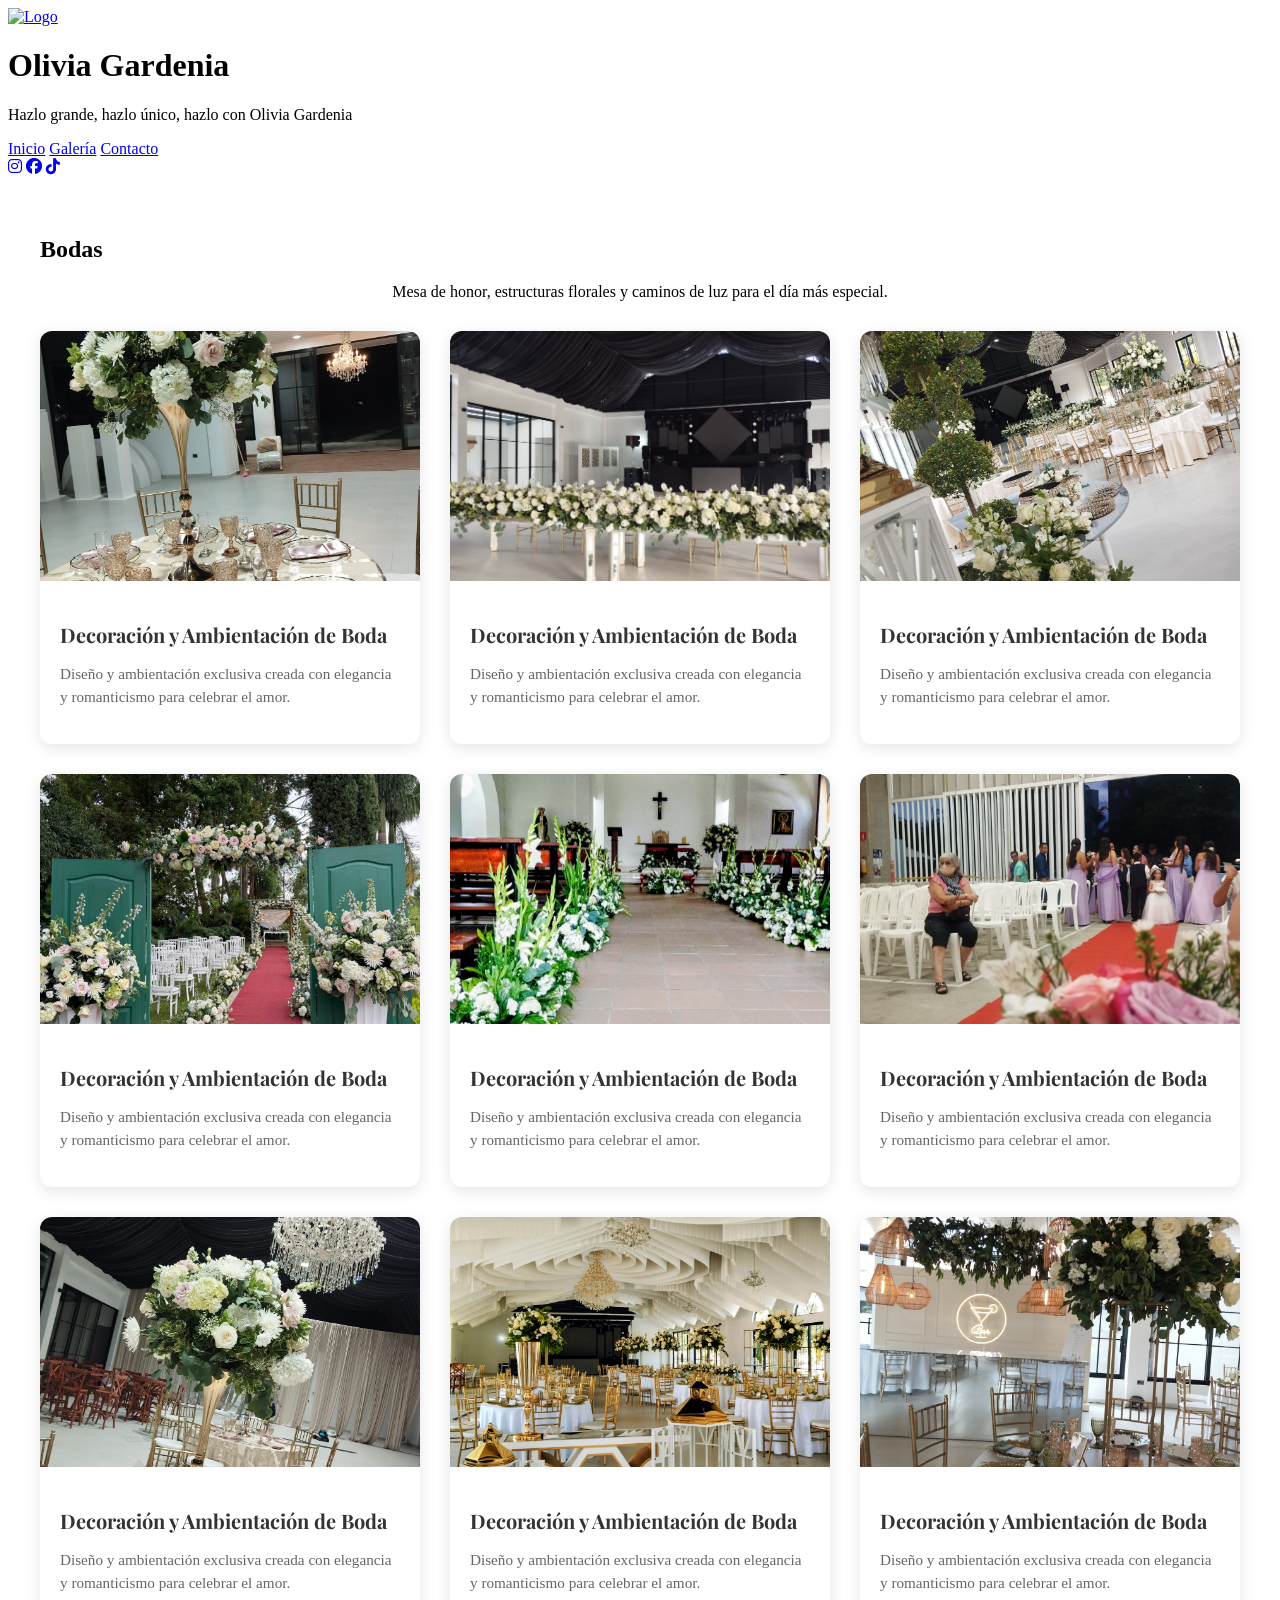
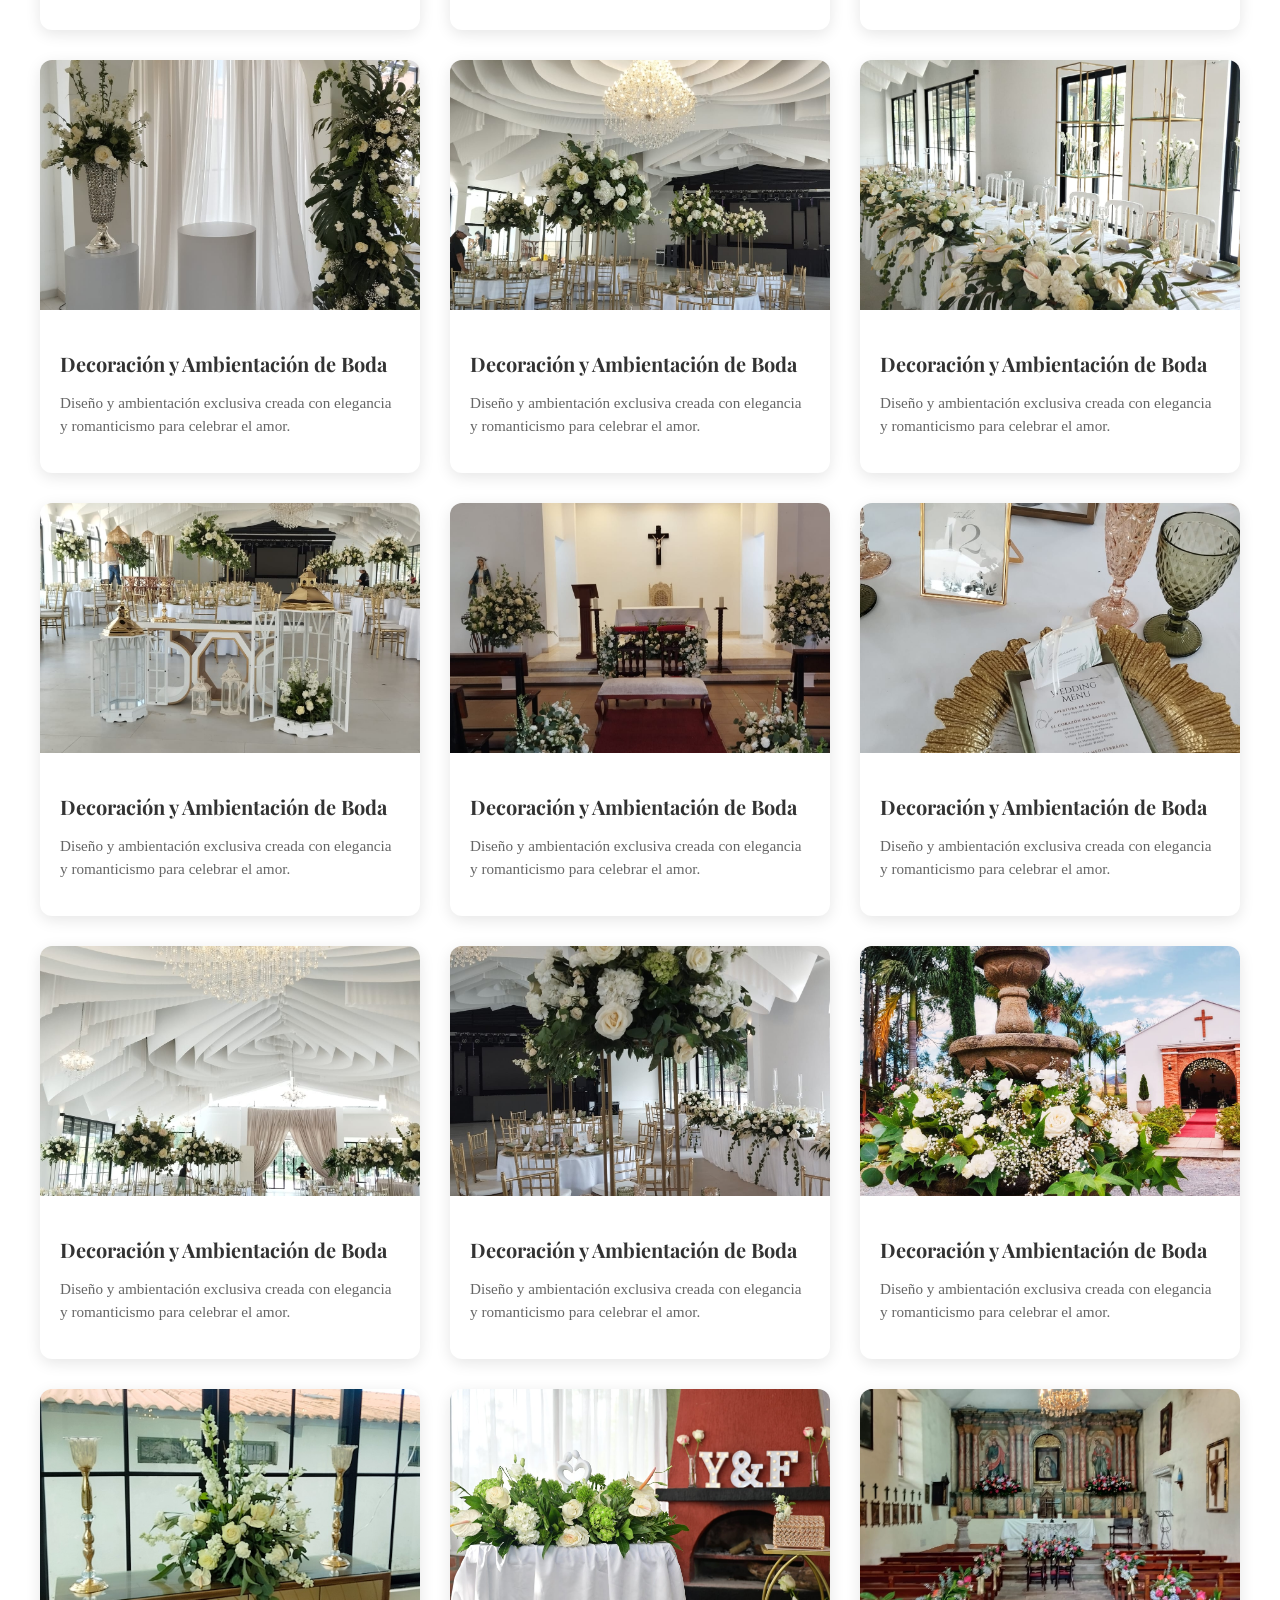
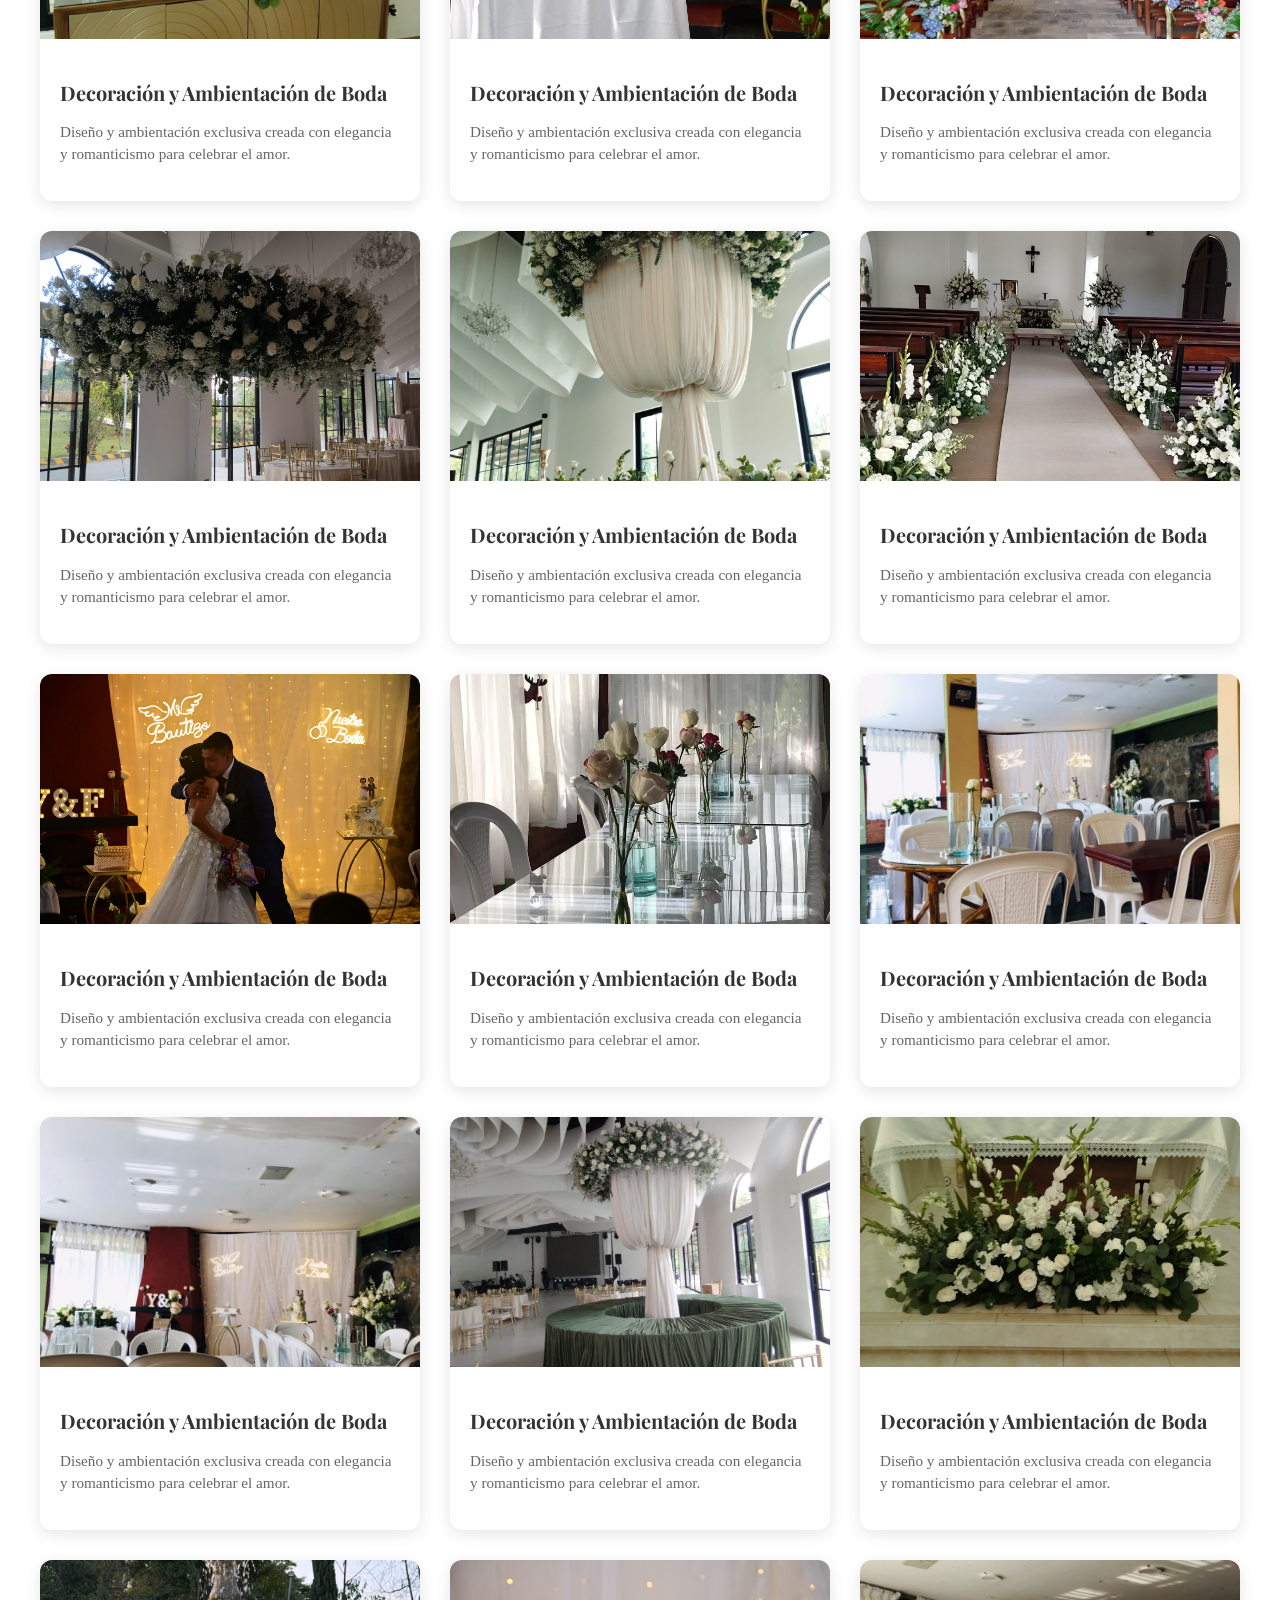
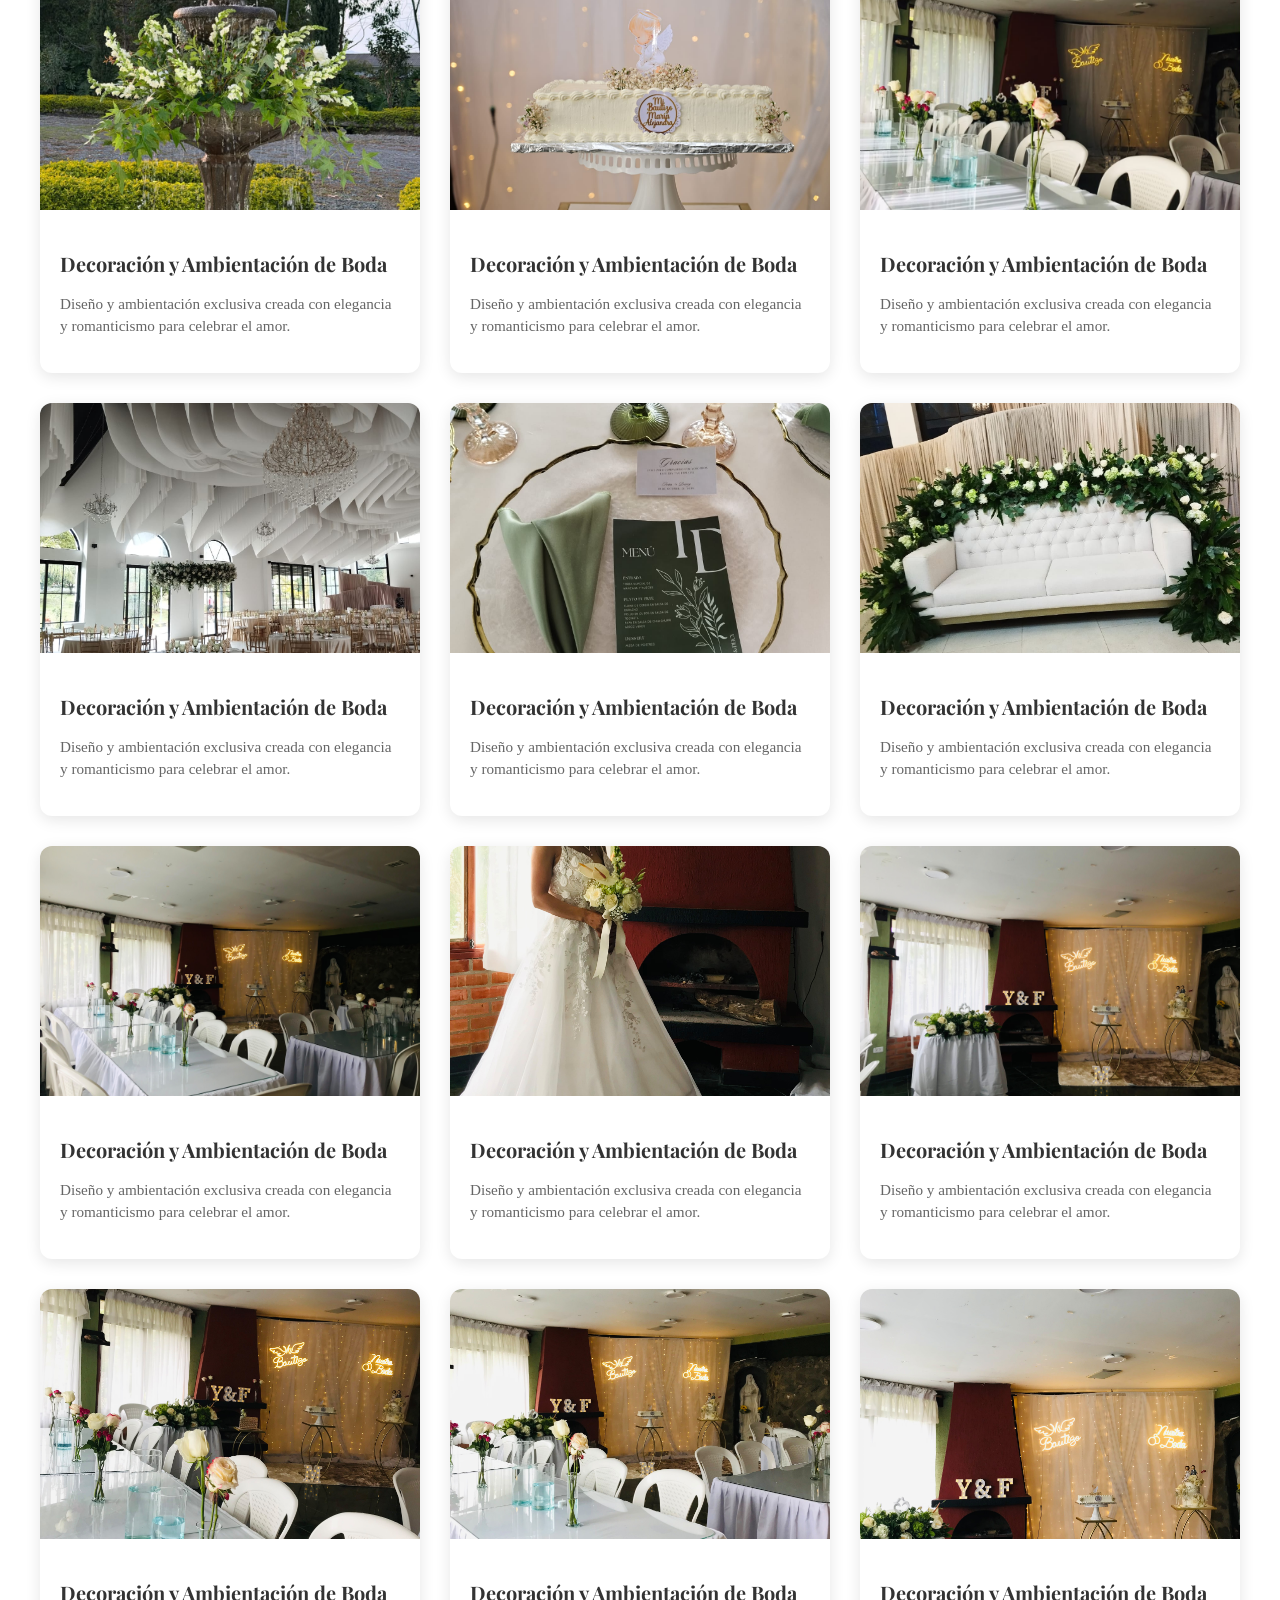
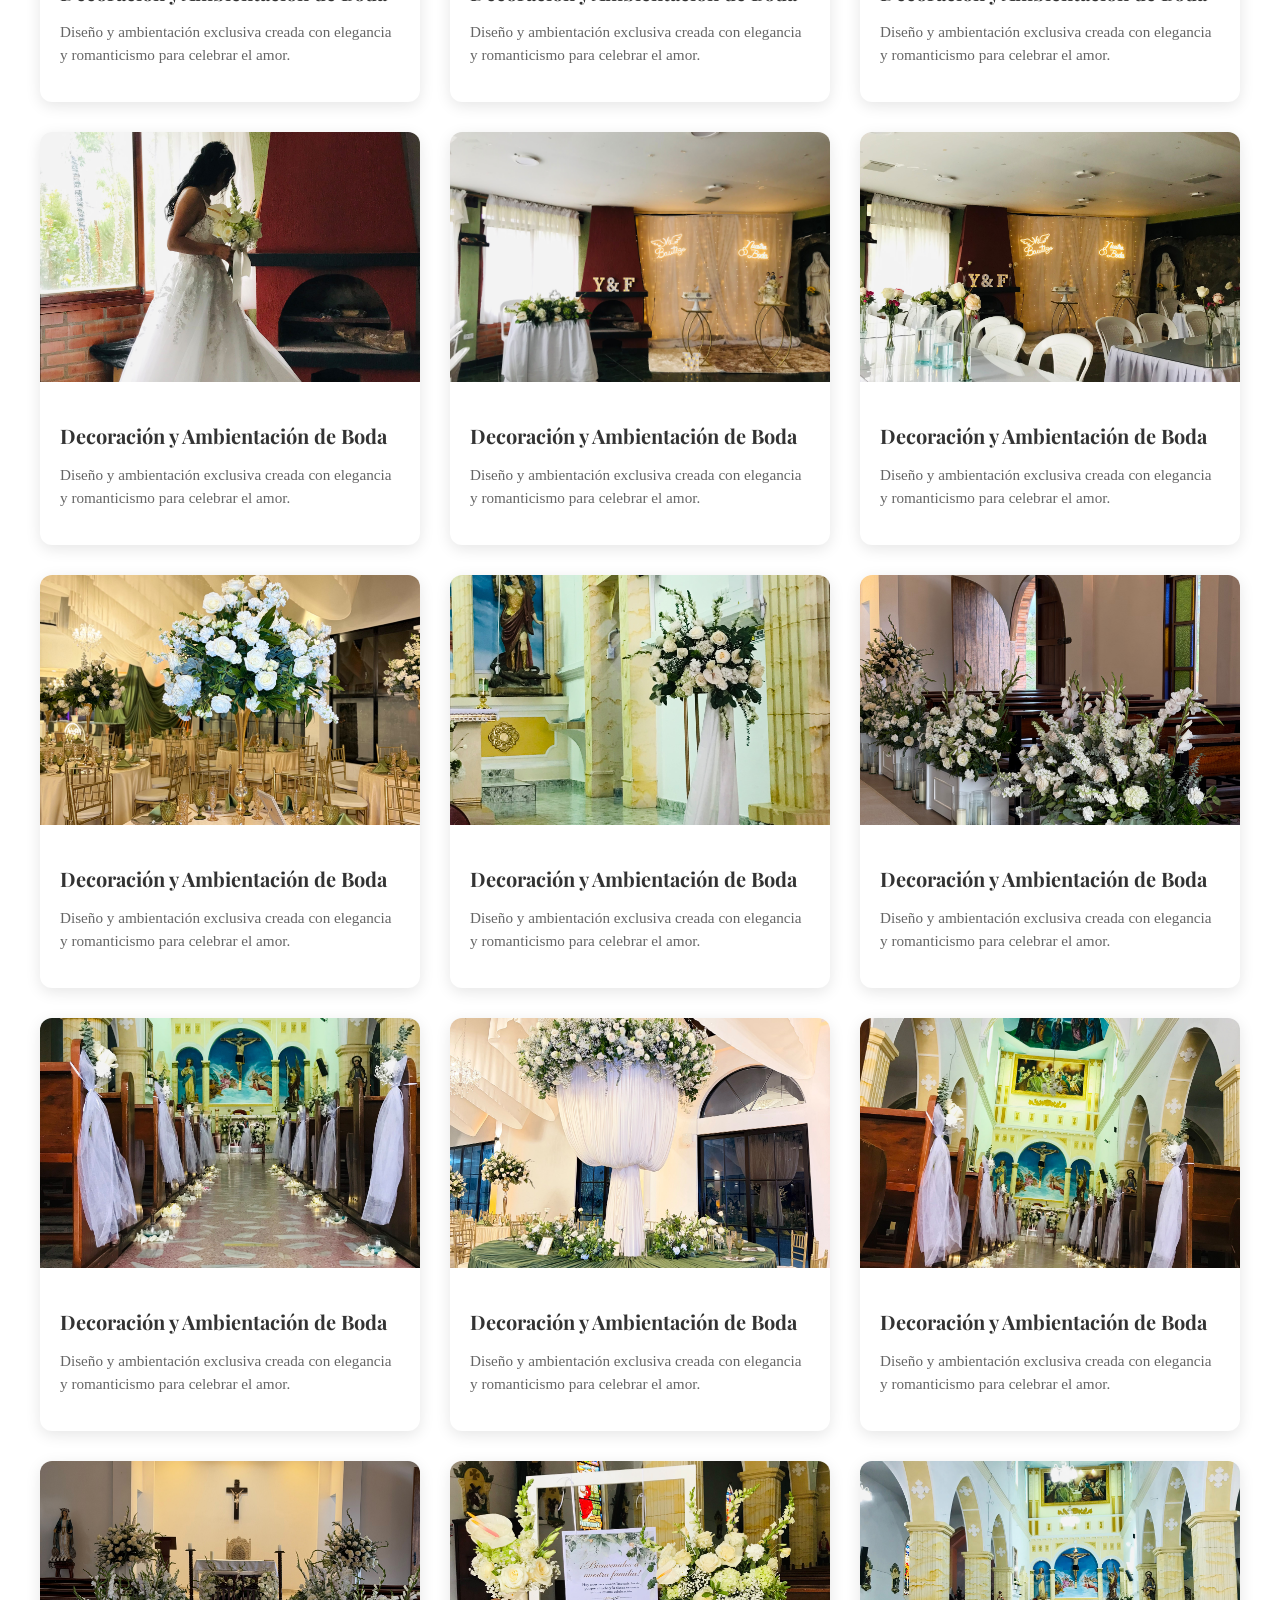
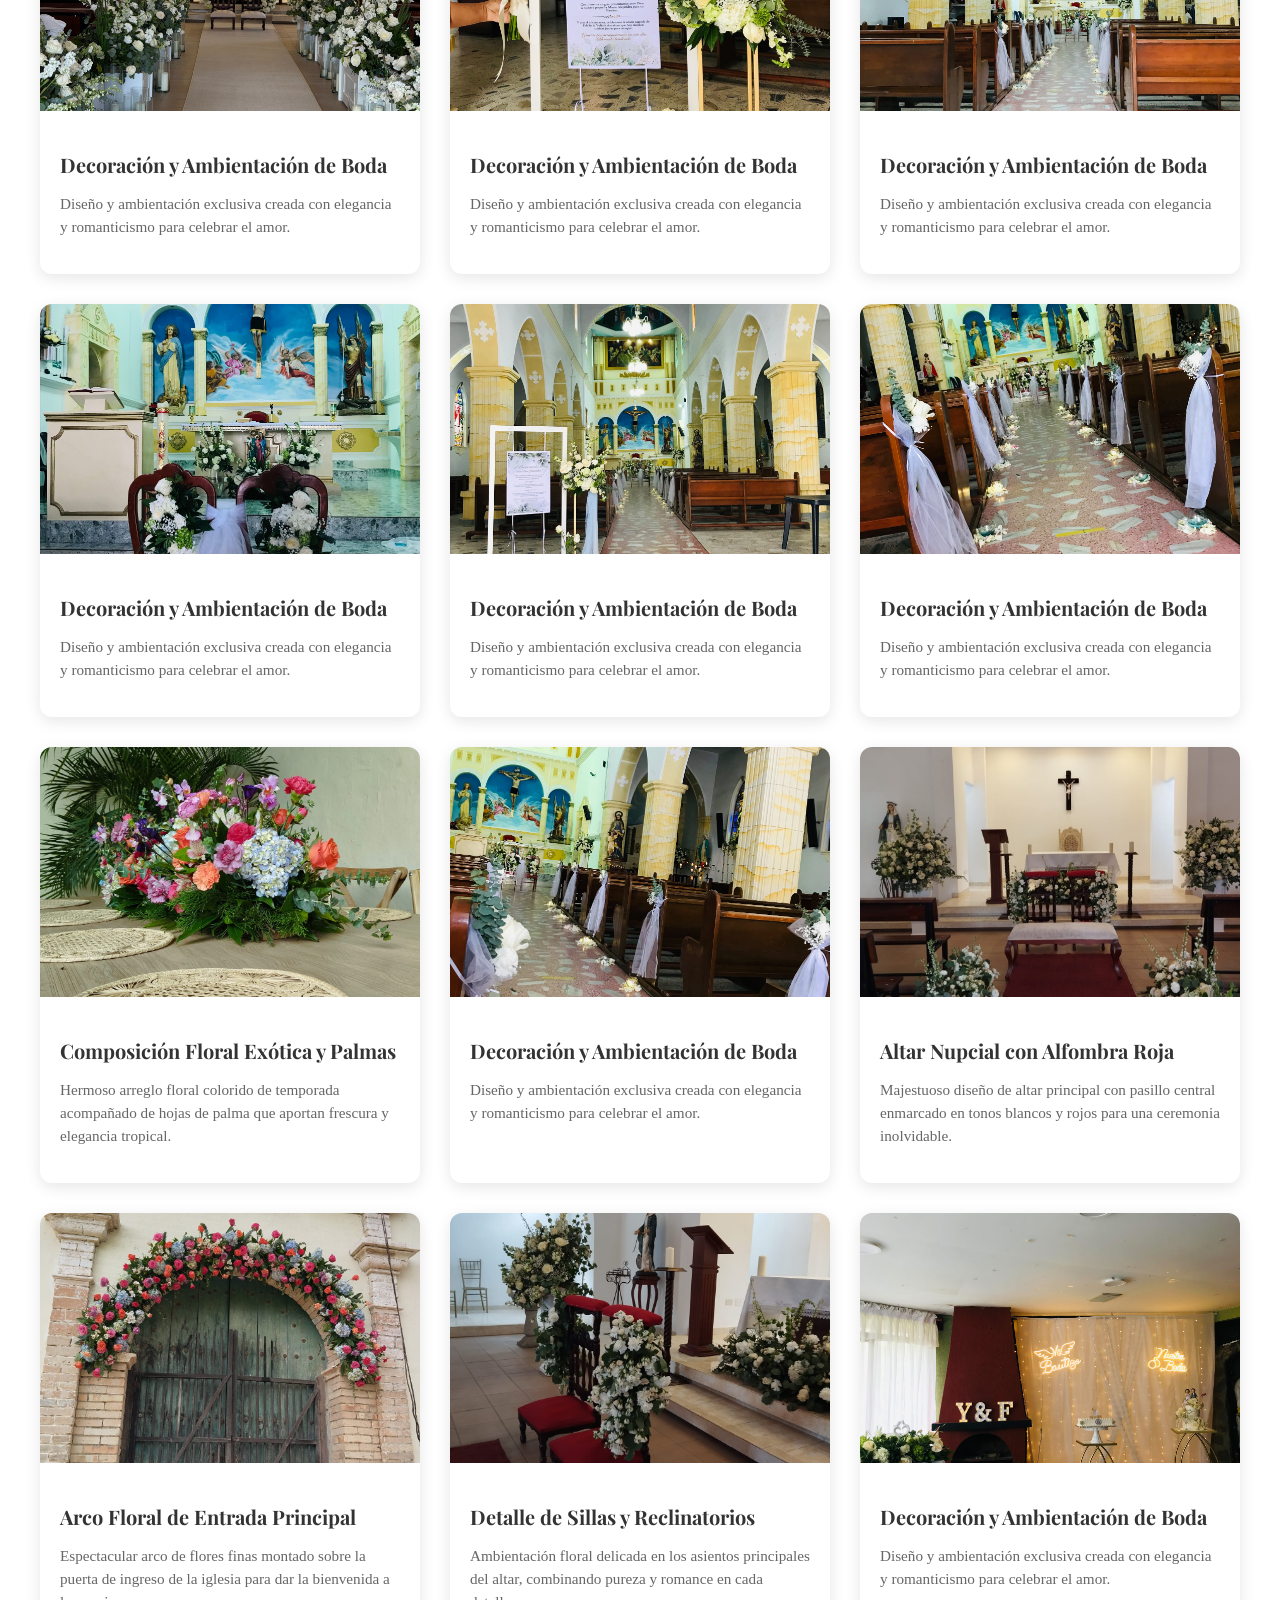
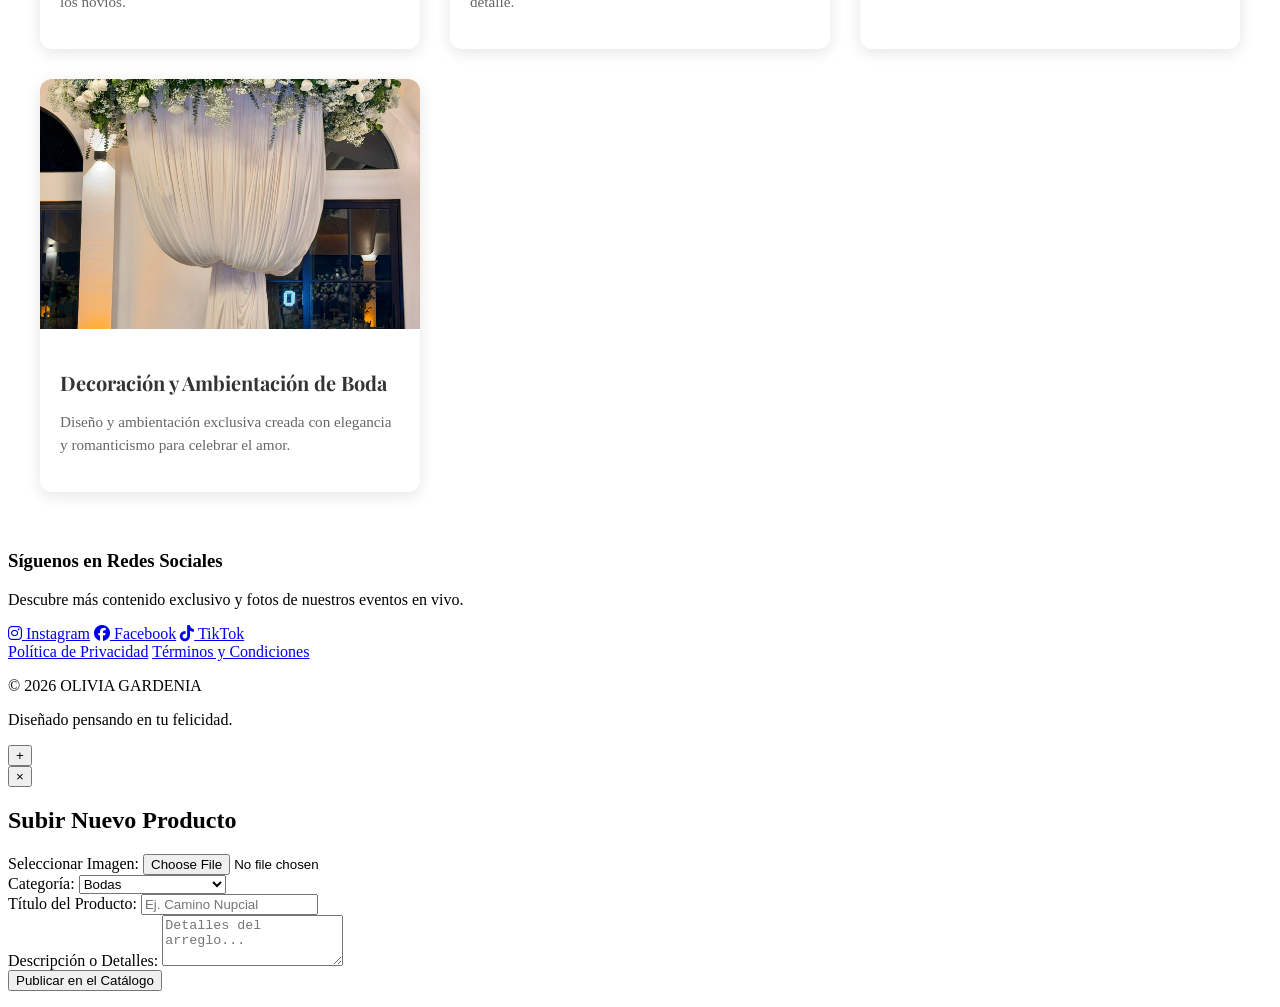
==== bodas.html @ e3878f9e "Add files via upload" ====
<html lang="es">
<head>
<meta charset="UTF-8">
<meta name="viewport" content="width=device-width, initial-scale=1.0">
<title>Bodas - Olivia Gardenia</title>
<link href="https://fonts.googleapis.com/css2?family=Montserrat:wght@400;600&family=Playfair+Display:ital,wght@0,600;3,400&display=swap" rel="stylesheet">
<link rel="stylesheet" href="https://cdnjs.cloudflare.com/ajax/libs/font-awesome/6.4.0/css/all.min.css">
<link rel="stylesheet" href="estilos.css">
<style>
  /* Estilos fijos para que los cuadros se vean elegantes, simétricos y sin espacios vacíos */
  .galeria-section {
    max-width: 1200px !important;
    margin: 0 auto !important;
    padding: 40px 20px !important;
  }
  .grid-galeria {
    display: grid !important;
    grid-template-columns: repeat(auto-fit, minmax(300px, 1fr)) !important;
    gap: 30px !important;
    justify-content: center !important;
  }
  .grid-galeria .card {
    background: #fff !important;
    border-radius: 12px !important;
    overflow: hidden !important;
    box-shadow: 0 4px 15px rgba(0,0,0,0.1) !important;
    display: flex !important;
    flex-direction: column !important;
  }
  .grid-galeria .card img {
    width: 100% !important;
    height: 250px !important;
    object-fit: cover !important;
    display: block !important;
  }
  .grid-galeria .card-body {
    padding: 20px !important;
    display: flex !important;
    flex-direction: column !important;
    flex-grow: 1 !important;
    justify-content: space-between !important;
  }
  .grid-galeria .card-body h3 {
    font-family: 'Playfair Display', serif !important;
    font-size: 1.25rem !important;
    margin-bottom: 10px !important;
    color: #333 !important;
  }
  .grid-galeria .card-body p {
    font-size: 0.95rem !important;
    color: #666 !important;
    line-height: 1.5 !important;
  }
</style>
</head>
<body>

<header class="header">
<div class="logo-container">
<a href="./index.html" class="logo-shape" title="Volver al Inicio">
<img src="logo.png" alt="Logo" class="logo-img">
</a>
<div class="branding">
<h1>Olivia Gardenia</h1>
<p class="eslogan">Hazlo grande, hazlo único, hazlo con Olivia Gardenia</p>
</div>
</div>
<nav class="nav">
<a href="./index.html">Inicio</a>
<a href="./index.html#galeria">Galería</a>
<a href="#contacto">Contacto</a>
<div class="nav-socials">
<a href="https://www.instagram.com/olivia.gardenia_/" target="_blank" aria-label="Instagram"><i class="fa-brands fa-instagram"></i></a>
<a href="https://www.facebook.com/search/top?q=Olivia%20Gardenia" target="_blank" aria-label="Facebook"><i class="fa-brands fa-facebook"></i></a>
<a href="https://www.tiktok.com/@olivia.gardenia7" target="_blank" aria-label="TikTok"><i class="fa-brands fa-tiktok"></i></a>
</div>
</nav>
</header>

<section class="galeria-section">
<h2>Bodas</h2>
<p class="galeria-intro" style="text-align: center; margin-bottom: 30px;">Mesa de honor, estructuras florales y caminos de luz para el día más especial.</p>

<div class="grid-galeria" id="gridGaleria">
  <!-- Las tarjetas cargan de forma dinámica y limpia -->
</div>
</section>

<!-- Sección de Redes Sociales -->
<section class="social-section" id="contacto">
<h3>Síguenos en Redes Sociales</h3>
<p>Descubre más contenido exclusivo y fotos de nuestros eventos en vivo.</p>
<div class="social-buttons">
<a href="https://www.instagram.com/olivia.gardenia_/" target="_blank" class="btn-social btn-social-instagram"><i class="fa-brands fa-instagram"></i> Instagram</a>
<a href="https://www.facebook.com/search/top?q=Olivia%20Gardenia" target="_blank" class="btn-social btn-social-facebook"><i class="fa-brands fa-facebook"></i> Facebook</a>
<a href="https://www.tiktok.com/@olivia.gardenia7" target="_blank" class="btn-social btn-social-tiktok"><i class="fa-brands fa-tiktok"></i> TikTok</a>
</div>
</section>

<footer class="footer">
<div class="footer-links">
<a href="#">Política de Privacidad</a>
<a href="#">Términos y Condiciones</a>
</div>
<p>&copy; 2026 OLIVIA GARDENIA</p>
<p class="designed">Diseñado pensando en tu felicidad.</p>
</footer>

<!-- Botón con el signo más (+) flotante -->
<button class="fab-btn" id="openModalBtn" title="Subir nuevo producto">+</button>

<!-- Ventana emergente (modal) para subir archivos -->
<div class="modal-overlay" id="modalOverlay">
  <div class="modal-content">
    <button class="close-modal" id="closeModalBtn">&times;</button>
    <h2>Subir Nuevo Producto</h2>
    
    <form id="uploadForm">
      <div class="form-group">
        <label for="imageInput">Seleccionar Imagen:</label>
        <input type="file" id="imageInput" accept="image/*" required>
      </div>

      <div class="form-group">
        <label for="categoryInput">Categoría:</label>
        <select id="categoryInput">
          <option value="Bodas" selected>Bodas</option>
          <option value="Quinceañeras">Quinceañeras</option>
          <option value="Bautizos">Bautizos</option>
          <option value="Comunion">Primera Comunión</option>
          <option value="Iglesias">Iglesias</option>
          <option value="Cumpleaños">Cumpleaños</option>
          <option value="Eventos Varios">Eventos Varios</option>
          <option value="Anchetas">Anchetas</option>
          <option value="Arreglos Florales">Arreglos Florales</option>
          <option value="Desayunos Sorpresa">Desayunos Sorpresa</option>
          <option value="Globos">Arte en Globos</option>
        </select>
      </div>

      <div class="form-group">
        <label for="titleInput">Título del Producto:</label>
        <input type="text" id="titleInput" placeholder="Ej. Camino Nupcial" required>
      </div>

      <div class="form-group">
        <label for="descInput">Descripción o Detalles:</label>
        <textarea id="descInput" rows="3" placeholder="Detalles del arreglo..." required></textarea>
      </div>

      <button type="submit" class="btn-submit">Publicar en el Catálogo</button>
    </form>
  </div>
</div>

<script>
  document.addEventListener('DOMContentLoaded', () => {
    const gridGaleria = document.getElementById('gridGaleria');
    const TOTAL_FOTOS_CARPETA = 70;

    // Títulos limpios sin números para las imágenes específicas (del 61 al 64) y anteriores
    const textosBodas = {
      61: {
        title: "Altar Nupcial con Alfombra Roja",
        desc: "Majestuoso diseño de altar principal con pasillo central enmarcado en tonos blancos y rojos para una ceremonia inolvidable."
      },
      62: {
        title: "Composición Floral Exótica y Palmas",
        desc: "Hermoso arreglo floral colorido de temporada acompañado de hojas de palma que aportan frescura y elegancia tropical."
      },
      63: {
        title: "Arco Floral de Entrada Principal",
        desc: "Espectacular arco de flores finas montado sobre la puerta de ingreso de la iglesia para dar la bienvenida a los novios."
      },
      64: {
        title: "Detalle de Sillas y Reclinatorios",
        desc: "Ambientación floral delicada en los asientos principales del altar, combinando pureza y romance en cada detalle."
      }
    };

    for (let i = 1; i <= TOTAL_FOTOS_CARPETA; i++) {
      const numFormatted = i < 10 ? `0${i}` : `${i}`;
      const fileName = `boda-${numFormatted}.jpg`;
      
      let info;
      if (textosBodas[i]) {
        info = textosBodas[i];
      } else {
        info = {
          title: "Decoración y Ambientación de Boda",
          desc: "Diseño y ambientación exclusiva creada con elegancia y romanticismo para celebrar el amor."
        };
      }

      const card = document.createElement('div');
      card.className = 'card';
      
      const img = new Image();
      img.src = fileName;
      
      img.onload = function() {
        card.innerHTML = `
          <img src="${fileName}" alt="${info.title}">
          <div class="card-body">
            <div>
              <h3>${info.title}</h3>
              <p>${info.desc}</p>
            </div>
          </div>
        `;
        gridGaleria.appendChild(card);
      };
    }

    const saved = localStorage.getItem('og_catalog');
    const dynamicProducts = saved ? JSON.parse(saved) : [];
    const productosBodas = dynamicProducts.filter(p => p.category === 'Bodas');

    productosBodas.forEach(product => {
      const card = document.createElement('div');
      card.className = 'card';
      card.innerHTML = `
        <img src="${product.image}" alt="${product.title}">
        <div class="card-body">
          <div>
            <h3>${product.title}</h3>
            <p>${product.description}</p>
          </div>
          <div style="margin-top: 15px; text-align: right;">
            <button onclick="deleteProduct(${product.id})" style="background-color: #ff4d4d; color: white; border: none; padding: 6px 12px; border-radius: 20px; cursor: pointer; font-size: 0.8rem;">Eliminar</button>
          </div>
        </div>
      `;
      gridGaleria.appendChild(card);
    });

    const openModalBtn = document.getElementById('openModalBtn');
    const closeModalBtn = document.getElementById('closeModalBtn');
    const modalOverlay = document.getElementById('modalOverlay');
    const uploadForm = document.getElementById('uploadForm');
    const imageInput = document.getElementById('imageInput');
    const categoryInput = document.getElementById('categoryInput');
    const titleInput = document.getElementById('titleInput');
    const descInput = document.getElementById('descInput');

    if(openModalBtn && modalOverlay) {
      openModalBtn.addEventListener('click', () => modalOverlay.classList.add('active'));
      closeModalBtn.addEventListener('click', () => modalOverlay.classList.remove('active'));
      modalOverlay.addEventListener('click', (e) => {
        if (e.target === modalOverlay) modalOverlay.classList.remove('active');
      });
    }

    if(uploadForm) {
      uploadForm.addEventListener('submit', function(e) {
        e.preventDefault();

        const file = imageInput.files[0];
        const category = categoryInput.value;
        const title = titleInput.value;
        const description = descInput.value;

        if (file) {
          const reader = new FileReader();

          reader.onload = function(e) {
            const imageUrl = e.target.result;

            const newProduct = {
              id: Date.now(),
              image: imageUrl,
              category: category,
              title: title,
              description: description
            };

            let products = saved ? JSON.parse(saved) : [];
            products.push(newProduct);
            localStorage.setItem('og_catalog', JSON.stringify(products));

            alert('¡Producto subido con éxito!');
            uploadForm.reset();
            modalOverlay.classList.remove('active');
            location.reload();
          };

          reader.readAsDataURL(file);
        }
      });
    }
  });

  function deleteProduct(id) {
    if (confirm('¿Deseas eliminar este producto?')) {
      let products = JSON.parse(localStorage.getItem('og_catalog') || '[]');
      products = products.filter(p => p.id !== id);
      localStorage.setItem('og_catalog', JSON.stringify(products));
      location.reload();
    }
  }
</script>

</body>
</html>
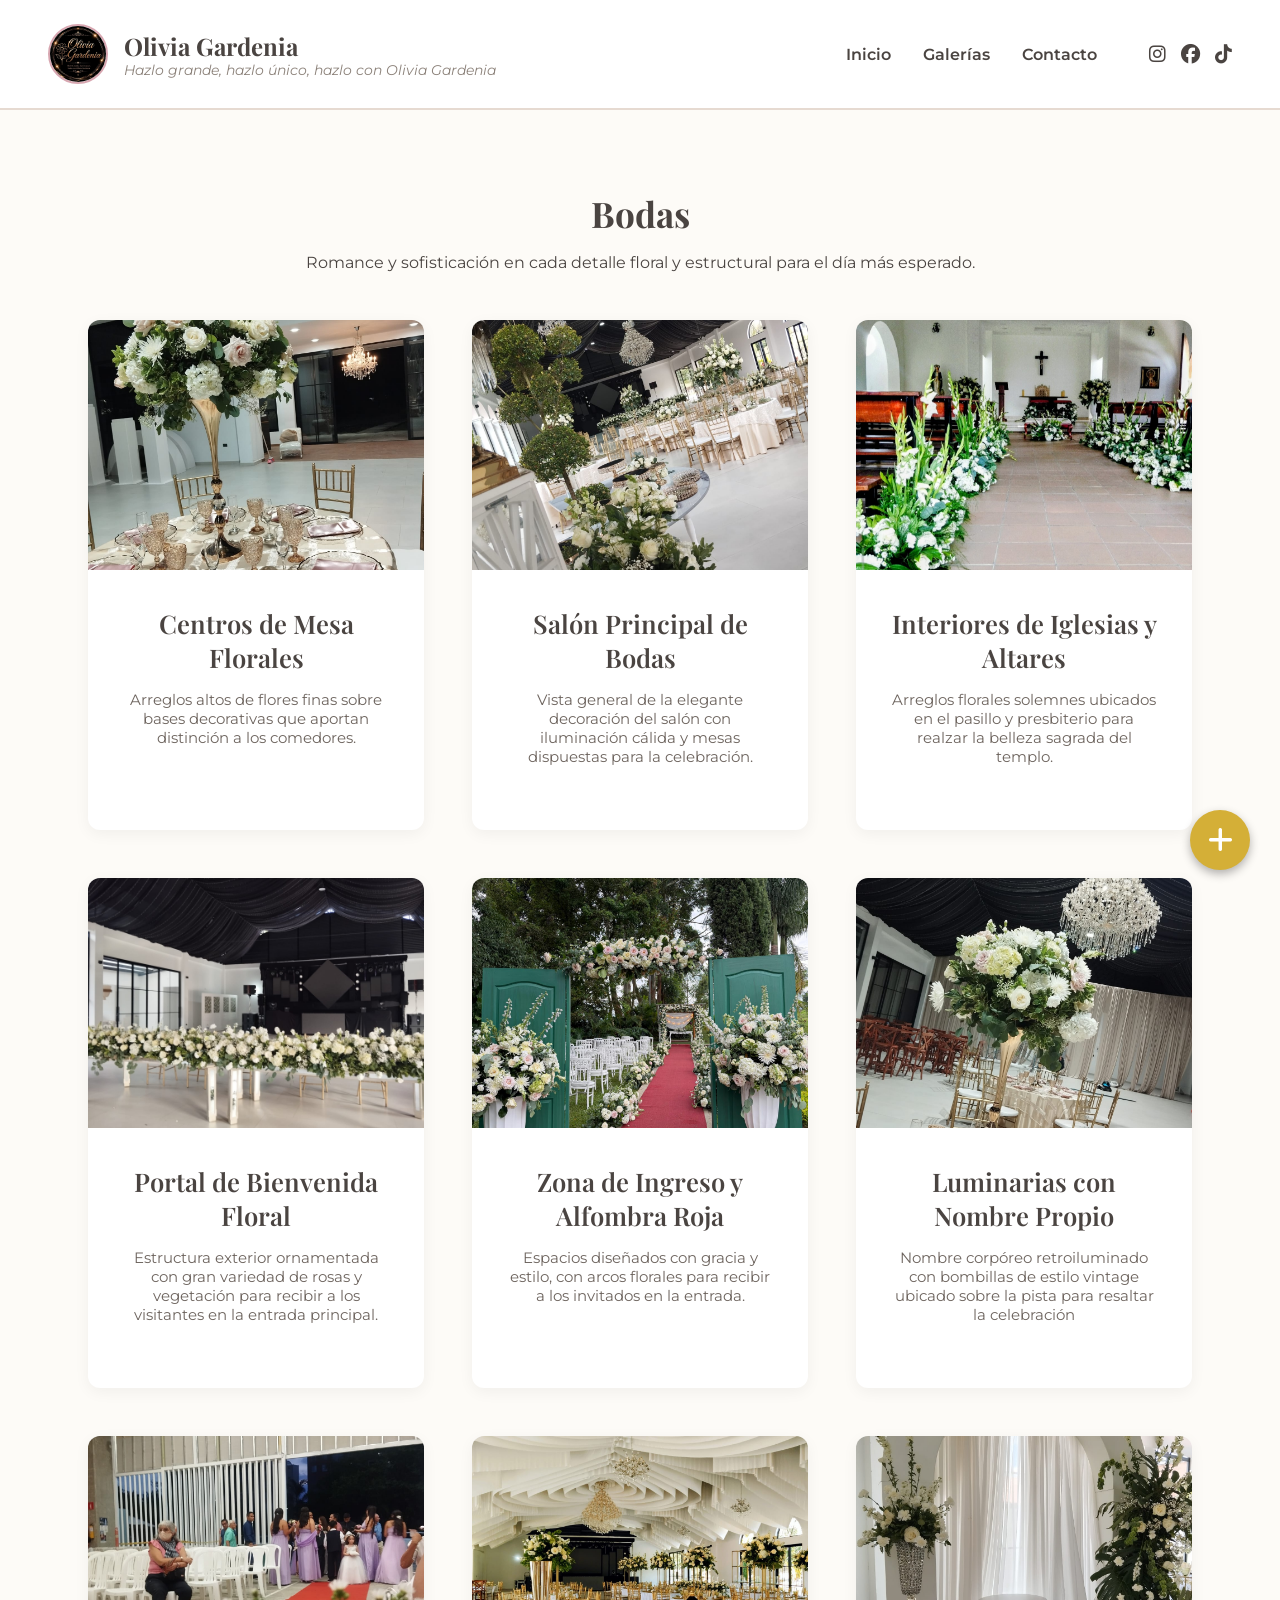
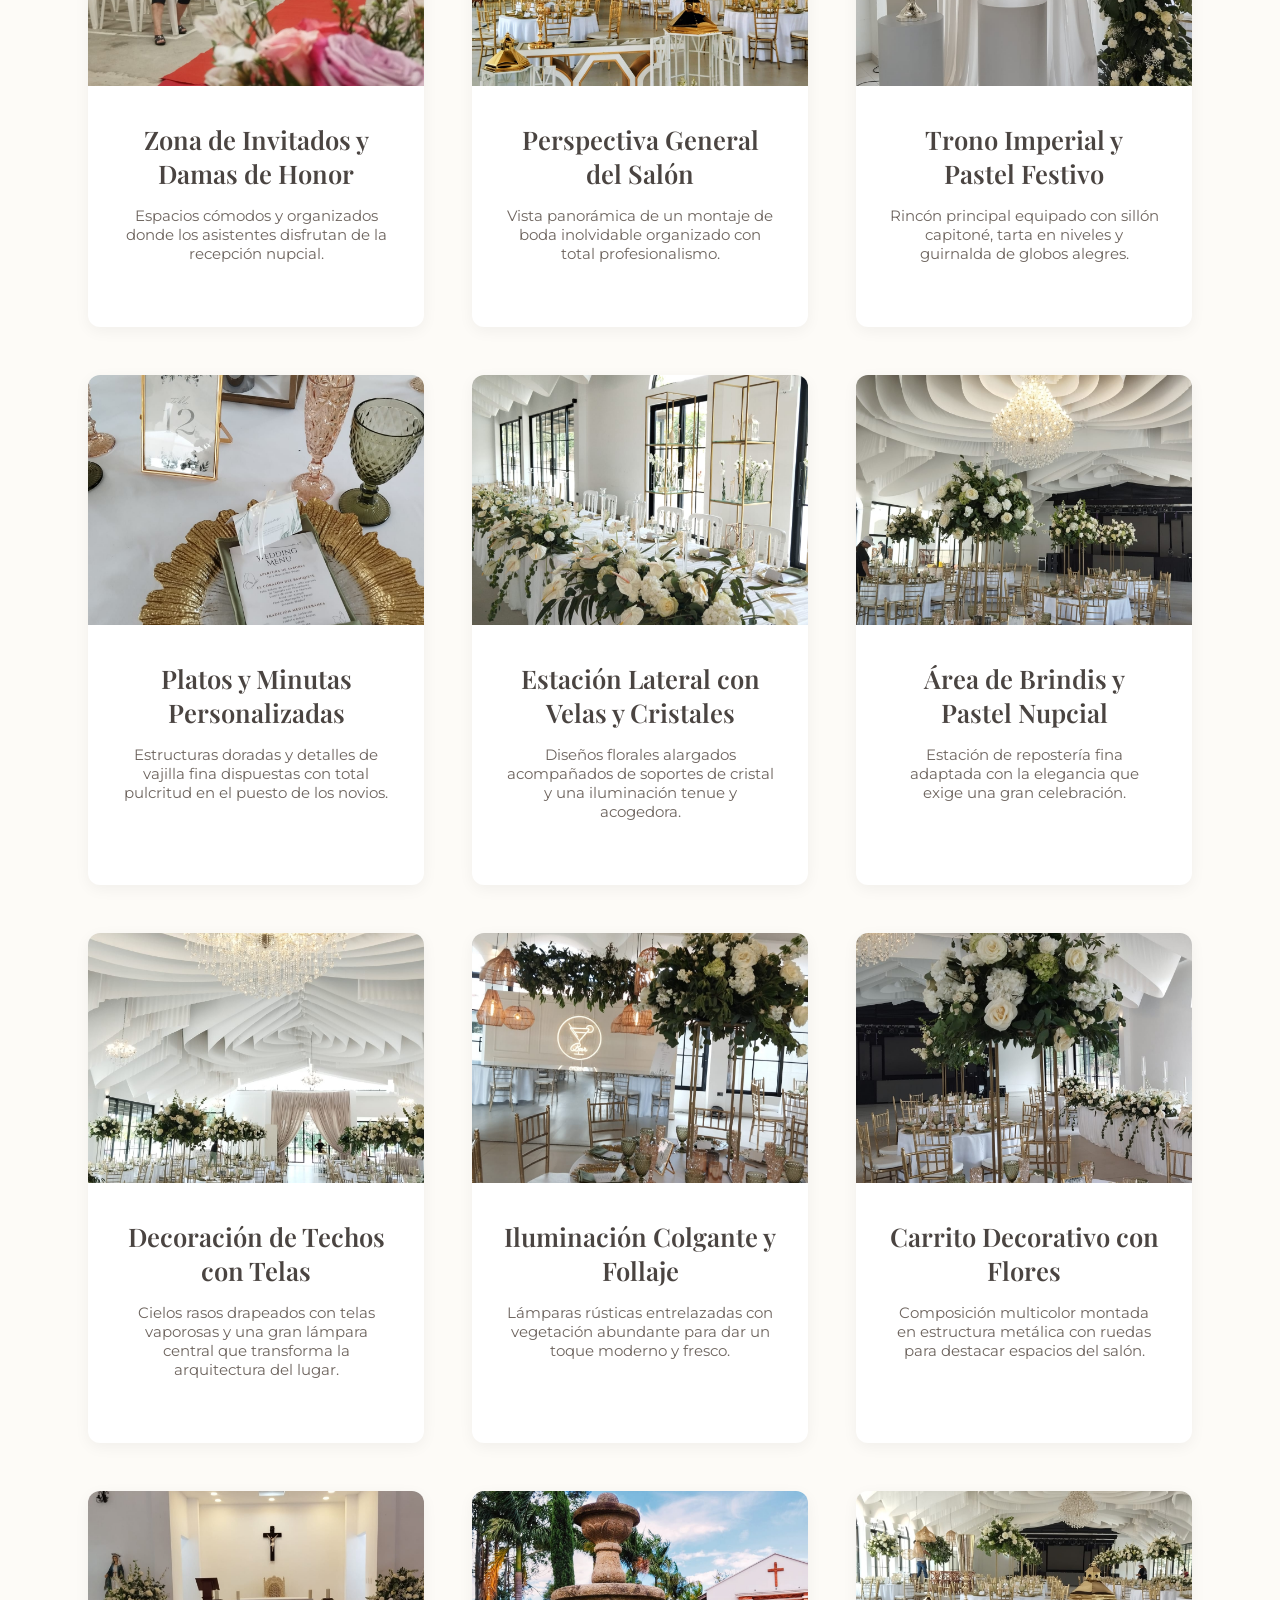
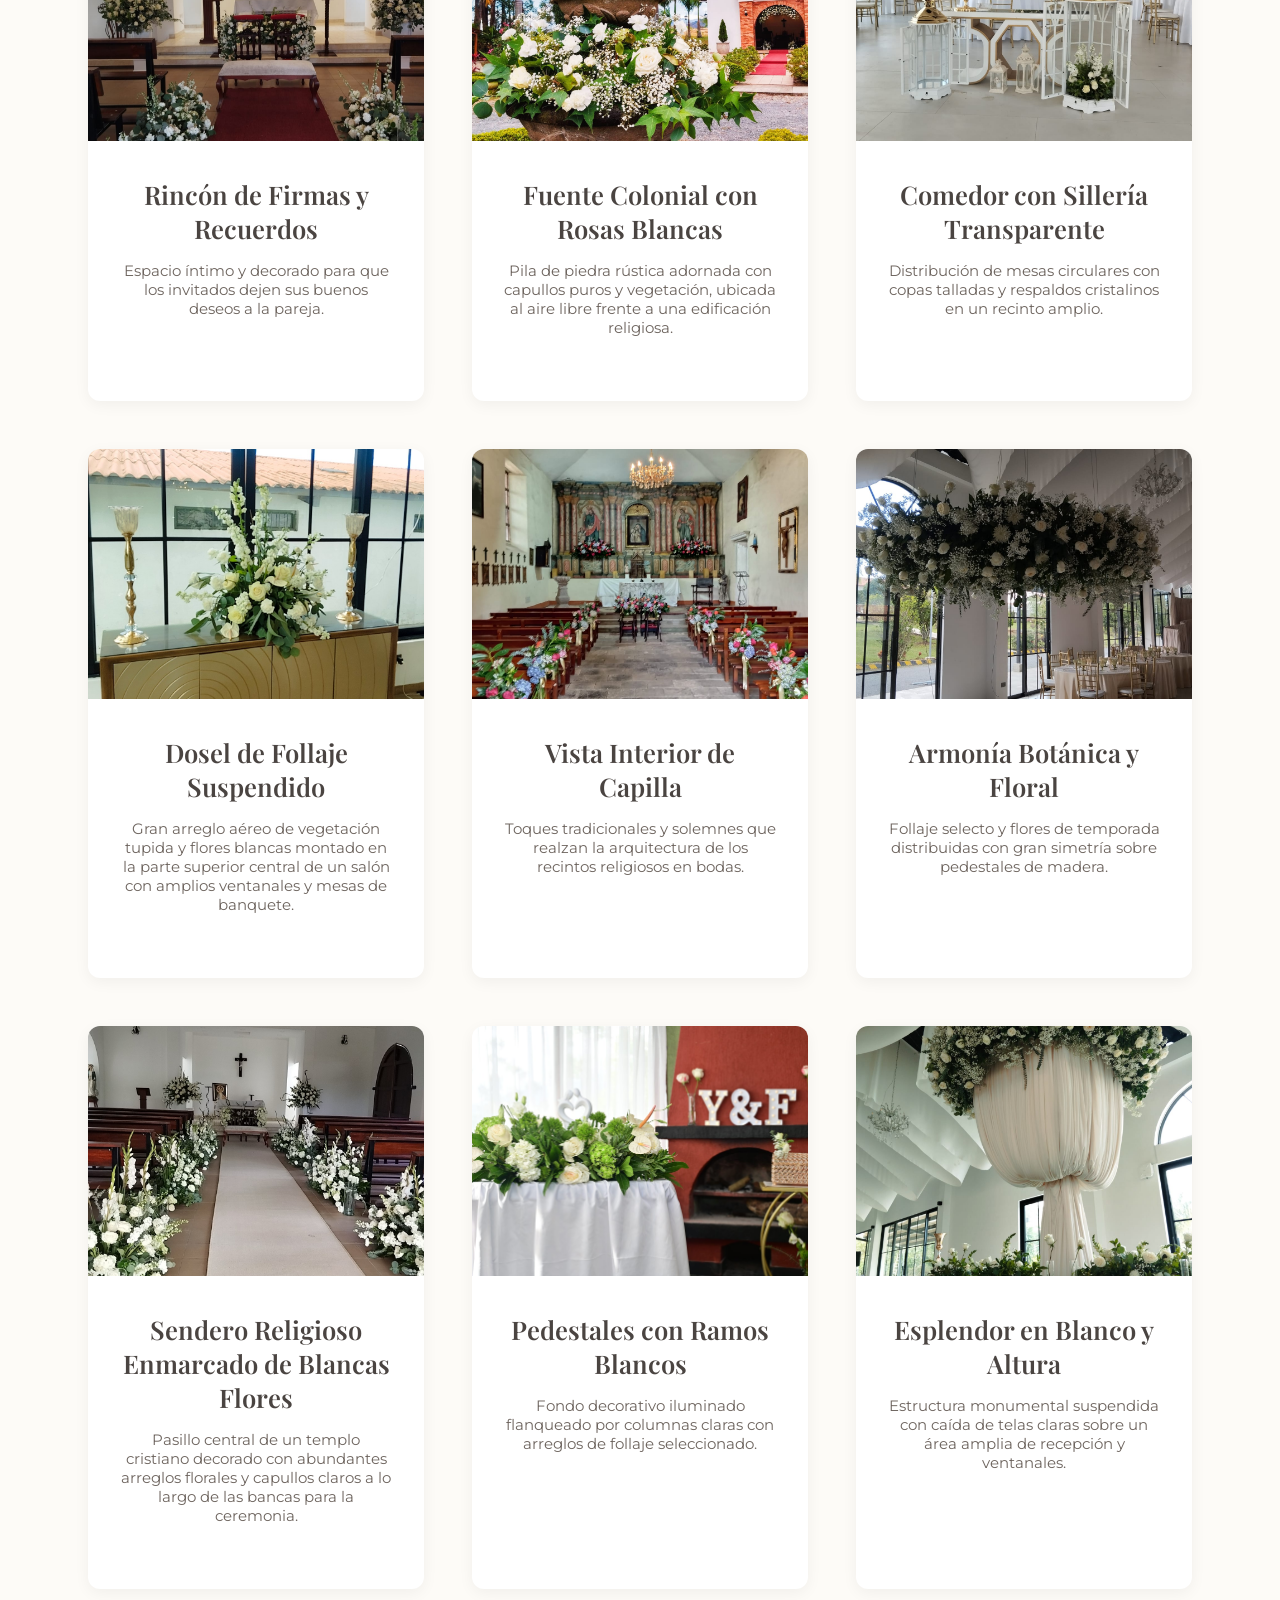
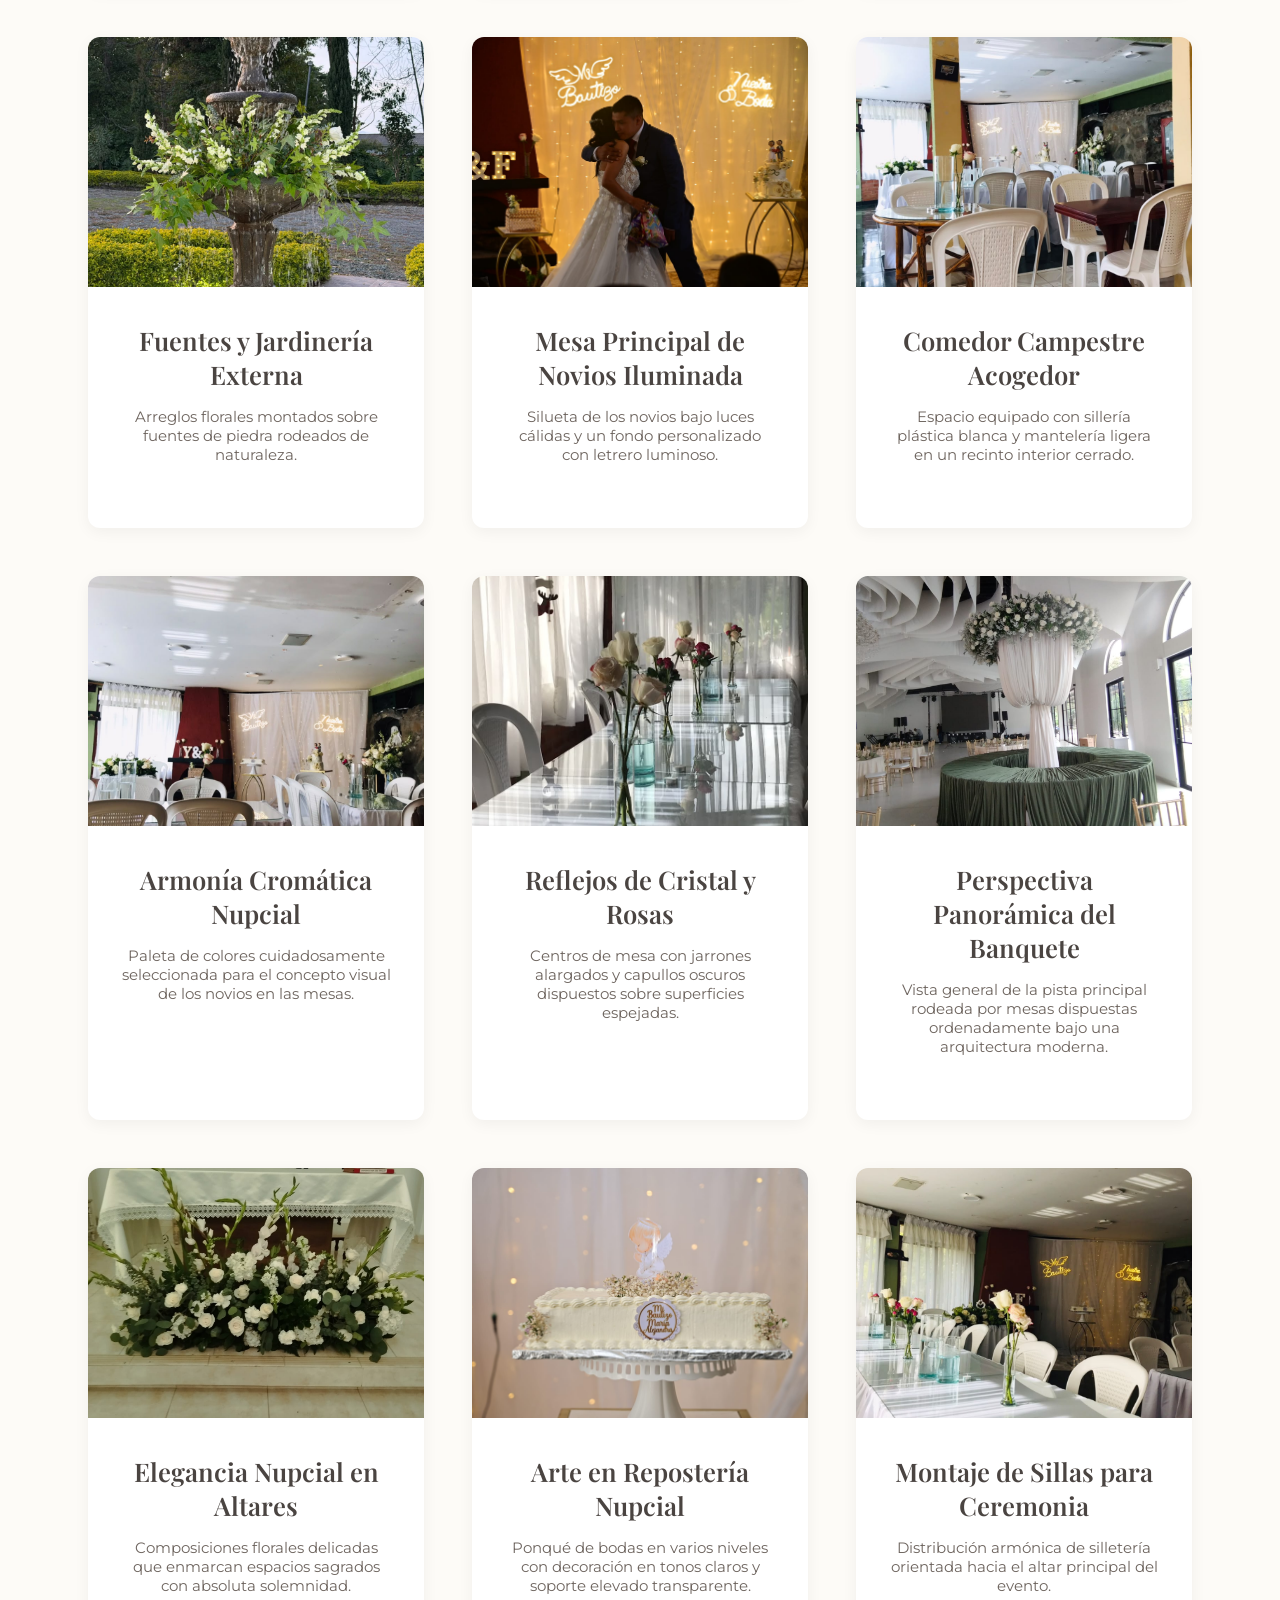
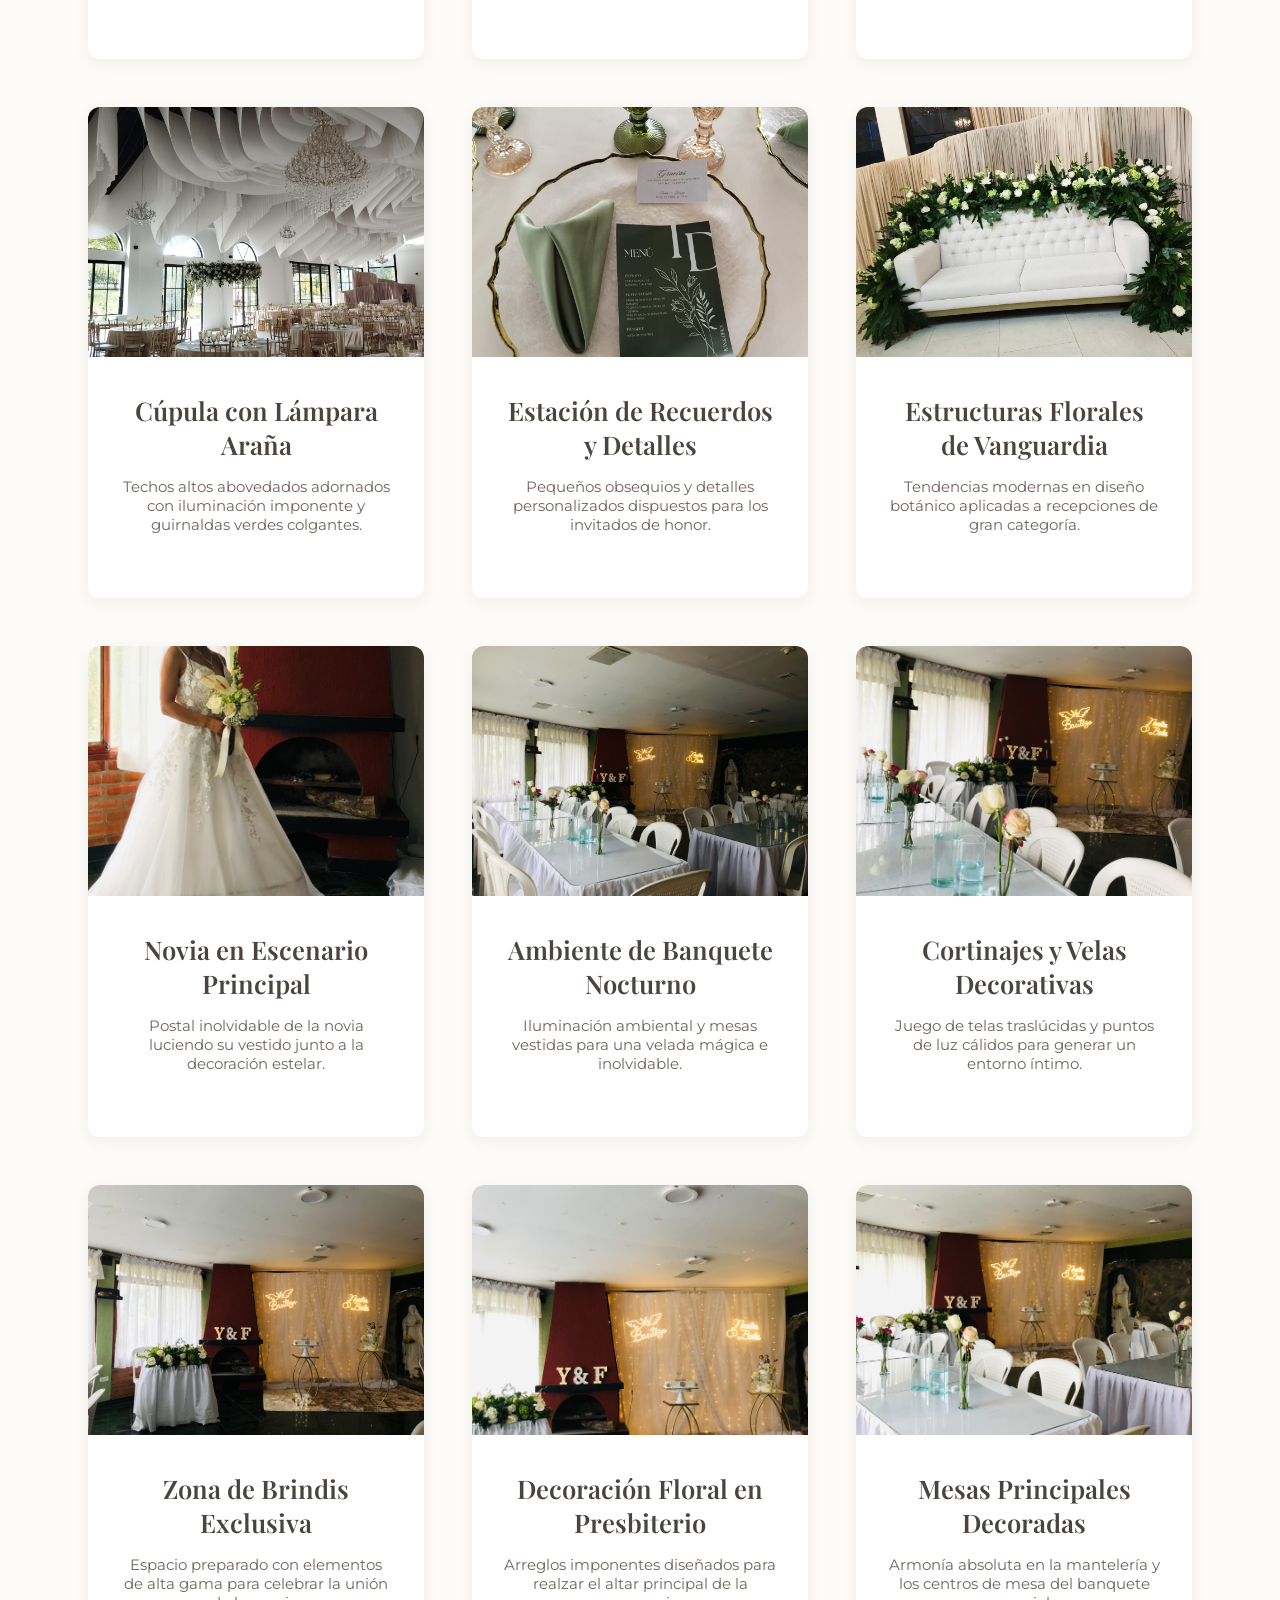
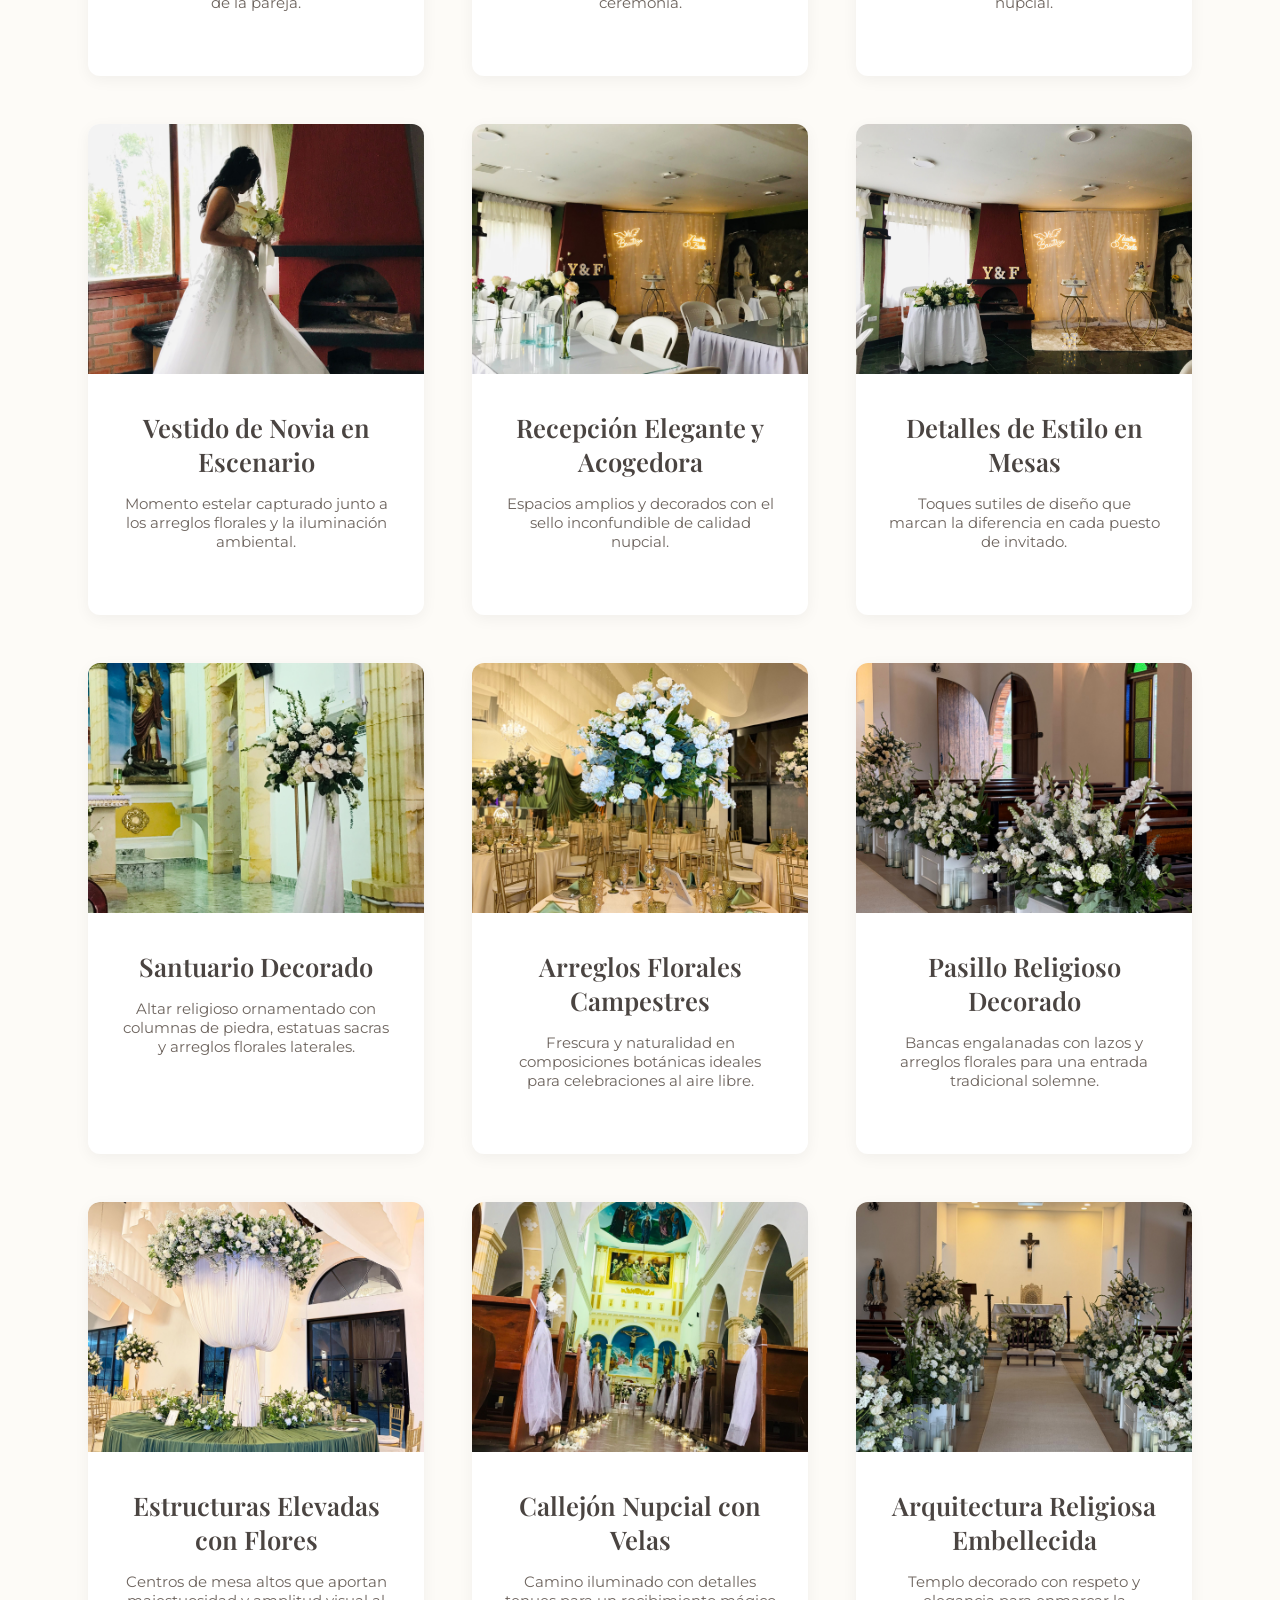
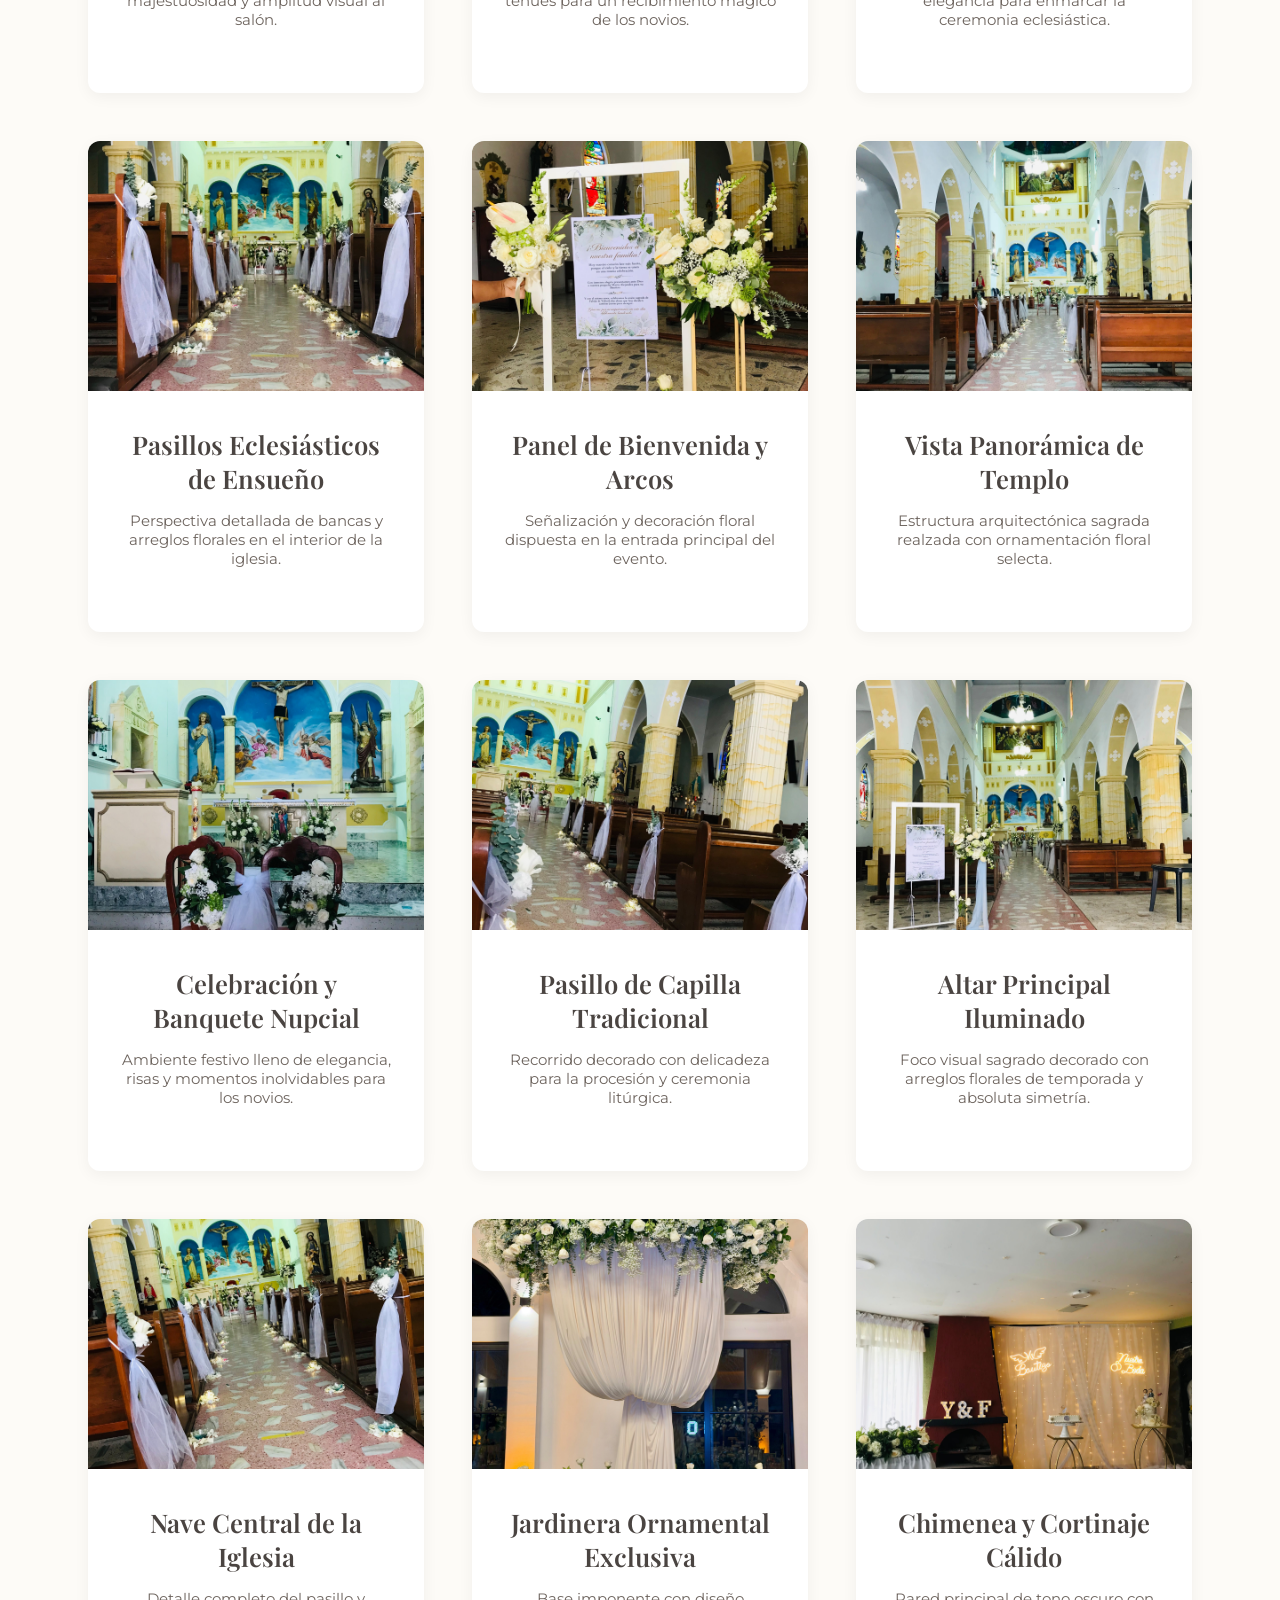
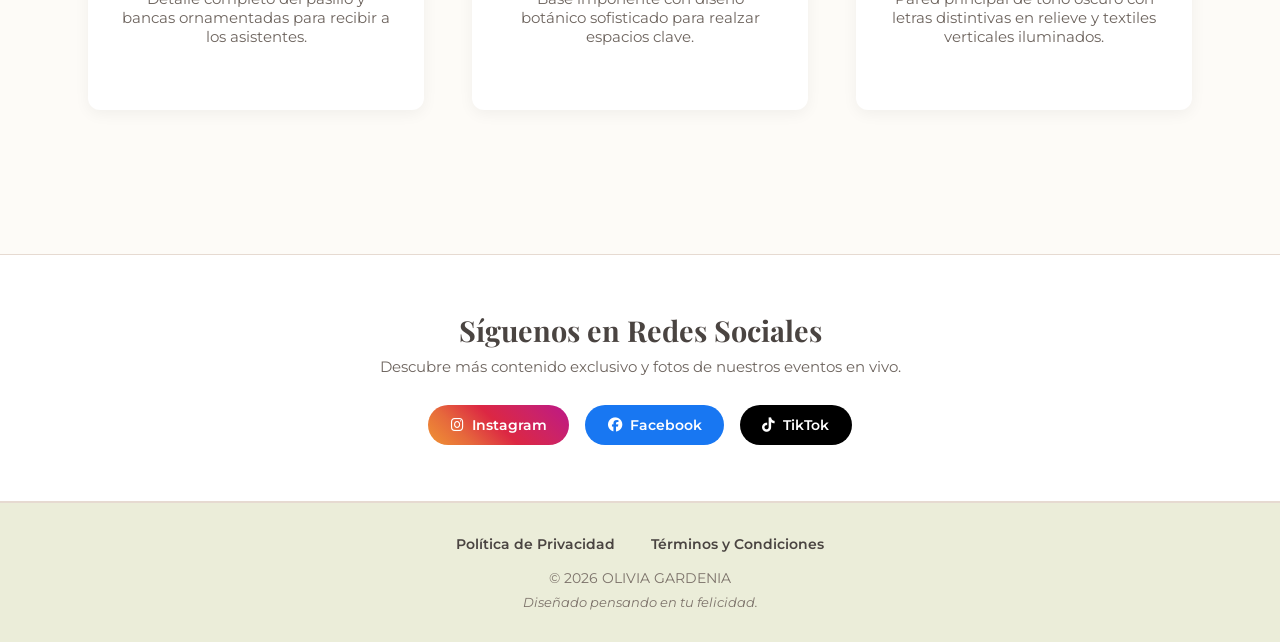
==== commit ea42af2b: "Add files via upload" ====
--- a/bodas.html
+++ b/bodas.html
@@ -1,57 +1,12 @@
+<!DOCTYPE html>
 <html lang="es">
 <head>
 <meta charset="UTF-8">
 <meta name="viewport" content="width=device-width, initial-scale=1.0">
-<title>Bodas - Olivia Gardenia</title>
+<title>Galería de Bodas - Olivia Gardenia</title>
 <link href="https://fonts.googleapis.com/css2?family=Montserrat:wght@400;600&family=Playfair+Display:ital,wght@0,600;3,400&display=swap" rel="stylesheet">
 <link rel="stylesheet" href="https://cdnjs.cloudflare.com/ajax/libs/font-awesome/6.4.0/css/all.min.css">
 <link rel="stylesheet" href="estilos.css">
-<style>
-  /* Estilos fijos para que los cuadros se vean elegantes, simétricos y sin espacios vacíos */
-  .galeria-section {
-    max-width: 1200px !important;
-    margin: 0 auto !important;
-    padding: 40px 20px !important;
-  }
-  .grid-galeria {
-    display: grid !important;
-    grid-template-columns: repeat(auto-fit, minmax(300px, 1fr)) !important;
-    gap: 30px !important;
-    justify-content: center !important;
-  }
-  .grid-galeria .card {
-    background: #fff !important;
-    border-radius: 12px !important;
-    overflow: hidden !important;
-    box-shadow: 0 4px 15px rgba(0,0,0,0.1) !important;
-    display: flex !important;
-    flex-direction: column !important;
-  }
-  .grid-galeria .card img {
-    width: 100% !important;
-    height: 250px !important;
-    object-fit: cover !important;
-    display: block !important;
-  }
-  .grid-galeria .card-body {
-    padding: 20px !important;
-    display: flex !important;
-    flex-direction: column !important;
-    flex-grow: 1 !important;
-    justify-content: space-between !important;
-  }
-  .grid-galeria .card-body h3 {
-    font-family: 'Playfair Display', serif !important;
-    font-size: 1.25rem !important;
-    margin-bottom: 10px !important;
-    color: #333 !important;
-  }
-  .grid-galeria .card-body p {
-    font-size: 0.95rem !important;
-    color: #666 !important;
-    line-height: 1.5 !important;
-  }
-</style>
 </head>
 <body>
 
@@ -67,7 +22,7 @@
 </div>
 <nav class="nav">
 <a href="./index.html">Inicio</a>
-<a href="./index.html#galeria">Galería</a>
+<a href="./index.html#galeria">Galerías</a>
 <a href="#contacto">Contacto</a>
 <div class="nav-socials">
 <a href="https://www.instagram.com/olivia.gardenia_/" target="_blank" aria-label="Instagram"><i class="fa-brands fa-instagram"></i></a>
@@ -79,14 +34,43 @@
 
 <section class="galeria-section">
 <h2>Bodas</h2>
-<p class="galeria-intro" style="text-align: center; margin-bottom: 30px;">Mesa de honor, estructuras florales y caminos de luz para el día más especial.</p>
+<p class="galeria-intro">Romance y sofisticación en cada detalle floral y estructural para el día más esperado.</p>
 
 <div class="grid-galeria" id="gridGaleria">
-  <!-- Las tarjetas cargan de forma dinámica y limpia -->
+  <!-- Las tarjetas cargan de forma ordenada -->
 </div>
 </section>
 
-<!-- Sección de Redes Sociales -->
+<!-- Botón Flotante (+) para subir archivos -->
+<div class="fab-container" style="position: fixed; bottom: 30px; right: 30px; z-index: 1000;">
+  <button id="openModalBtn" style="background-color: #d4af37; color: white; border: none; width: 60px; height: 60px; border-radius: 50%; font-size: 28px; cursor: pointer; box-shadow: 0 4px 10px rgba(0,0,0,0.3); display: flex; align-items: center; justify-content: center;"><i class="fa-solid fa-plus"></i></button>
+</div>
+
+<!-- Modal para carga de archivos -->
+<div id="uploadModal" style="display: none; position: fixed; top: 0; left: 0; width: 100%; height: 100%; background: rgba(0,0,0,0.5); z-index: 2000; justify-content: center; align-items: center;">
+  <div style="background: white; padding: 30px; border-radius: 12px; width: 90%; max-width: 400px; box-shadow: 0 5px 15px rgba(0,0,0,0.3); position: relative;">
+    <h3 style="margin-bottom: 15px; font-family: 'Playfair Display', serif; color: #333;">Subir Nueva Foto</h3>
+    <form id="uploadForm">
+      <div style="margin-bottom: 12px;">
+        <label style="display: block; margin-bottom: 5px; font-size: 0.9rem; font-weight: 600;">Seleccionar Archivo:</label>
+        <input type="file" id="fileInput" accept="image/*" required style="width: 100%;">
+      </div>
+      <div style="margin-bottom: 12px;">
+        <label style="display: block; margin-bottom: 5px; font-size: 0.9rem; font-weight: 600;">Título:</label>
+        <input type="text" id="prodTitle" required placeholder="Ej. Decoración Especial" style="width: 100%; padding: 8px; border: 1px solid #ccc; border-radius: 6px;">
+      </div>
+      <div style="margin-bottom: 20px;">
+        <label style="display: block; margin-bottom: 5px; font-size: 0.9rem; font-weight: 600;">Descripción:</label>
+        <textarea id="prodDesc" required placeholder="Descripción..." style="width: 100%; padding: 8px; border: 1px solid #ccc; border-radius: 6px; resize: none; height: 80px;"></textarea>
+      </div>
+      <div style="display: flex; justify-content: flex-end; gap: 10px;">
+        <button type="button" id="closeModalBtn" style="background: #ccc; border: none; padding: 8px 15px; border-radius: 6px; cursor: pointer;">Cancelar</button>
+        <button type="submit" style="background: #d4af37; color: white; border: none; padding: 8px 15px; border-radius: 6px; cursor: pointer;">Publicar</button>
+      </div>
+    </form>
+  </div>
+</div>
+
 <section class="social-section" id="contacto">
 <h3>Síguenos en Redes Sociales</h3>
 <p>Descubre más contenido exclusivo y fotos de nuestros eventos en vivo.</p>
@@ -106,187 +90,158 @@
 <p class="designed">Diseñado pensando en tu felicidad.</p>
 </footer>
 
-<!-- Botón con el signo más (+) flotante -->
-<button class="fab-btn" id="openModalBtn" title="Subir nuevo producto">+</button>
-
-<!-- Ventana emergente (modal) para subir archivos -->
-<div class="modal-overlay" id="modalOverlay">
-  <div class="modal-content">
-    <button class="close-modal" id="closeModalBtn">&times;</button>
-    <h2>Subir Nuevo Producto</h2>
-    
-    <form id="uploadForm">
-      <div class="form-group">
-        <label for="imageInput">Seleccionar Imagen:</label>
-        <input type="file" id="imageInput" accept="image/*" required>
-      </div>
-
-      <div class="form-group">
-        <label for="categoryInput">Categoría:</label>
-        <select id="categoryInput">
-          <option value="Bodas" selected>Bodas</option>
-          <option value="Quinceañeras">Quinceañeras</option>
-          <option value="Bautizos">Bautizos</option>
-          <option value="Comunion">Primera Comunión</option>
-          <option value="Iglesias">Iglesias</option>
-          <option value="Cumpleaños">Cumpleaños</option>
-          <option value="Eventos Varios">Eventos Varios</option>
-          <option value="Anchetas">Anchetas</option>
-          <option value="Arreglos Florales">Arreglos Florales</option>
-          <option value="Desayunos Sorpresa">Desayunos Sorpresa</option>
-          <option value="Globos">Arte en Globos</option>
-        </select>
-      </div>
-
-      <div class="form-group">
-        <label for="titleInput">Título del Producto:</label>
-        <input type="text" id="titleInput" placeholder="Ej. Camino Nupcial" required>
-      </div>
-
-      <div class="form-group">
-        <label for="descInput">Descripción o Detalles:</label>
-        <textarea id="descInput" rows="3" placeholder="Detalles del arreglo..." required></textarea>
-      </div>
-
-      <button type="submit" class="btn-submit">Publicar en el Catálogo</button>
-    </form>
-  </div>
-</div>
-
 <script>
   document.addEventListener('DOMContentLoaded', () => {
     const gridGaleria = document.getElementById('gridGaleria');
-    const TOTAL_FOTOS_CARPETA = 70;
-
-    // Títulos limpios sin números para las imágenes específicas (del 61 al 64) y anteriores
-    const textosBodas = {
-      61: {
-        title: "Altar Nupcial con Alfombra Roja",
-        desc: "Majestuoso diseño de altar principal con pasillo central enmarcado en tonos blancos y rojos para una ceremonia inolvidable."
-      },
-      62: {
-        title: "Composición Floral Exótica y Palmas",
-        desc: "Hermoso arreglo floral colorido de temporada acompañado de hojas de palma que aportan frescura y elegancia tropical."
-      },
-      63: {
-        title: "Arco Floral de Entrada Principal",
-        desc: "Espectacular arco de flores finas montado sobre la puerta de ingreso de la iglesia para dar la bienvenida a los novios."
-      },
-      64: {
-        title: "Detalle de Sillas y Reclinatorios",
-        desc: "Ambientación floral delicada en los asientos principales del altar, combinando pureza y romance en cada detalle."
-      }
+    const MAX_FOTOS = 60;
+
+    // Diccionario directo basado en tus capturas reales (boda-01 es centro de mesa, boda-02 es salón, boda-03 es iglesia)
+    const diccionarioTextos = {
+      "boda-01.jpg": { title: "Centros de Mesa Florales", desc: "Arreglos altos de flores finas sobre bases decorativas que aportan distinción a los comedores." },
+      "boda-02.jpg": { title: "Salón Principal de Bodas", desc: "Vista general de la elegante decoración del salón con iluminación cálida y mesas dispuestas para la celebración." },
+      "boda-03.jpg": { title: "Interiores de Iglesias y Altares", desc: "Arreglos florales solemnes ubicados en el pasillo y presbiterio para realzar la belleza sagrada del templo." },
+      "boda-04.jpg": { title: "Portal de Bienvenida Floral", desc: "Estructura exterior ornamentada con gran variedad de rosas y vegetación para recibir a los visitantes en la entrada principal." },
+      "boda-05.jpg": { title: "Zona de Ingreso y Alfombra Roja", desc: "Espacios diseñados con gracia y estilo, con arcos florales para recibir a los invitados en la entrada." },
+      "boda-06.jpg": { title: "Luminarias con Nombre Propio", desc: "Nombre corpóreo retroiluminado con bombillas de estilo vintage ubicado sobre la pista para resaltar la celebración" },
+      "boda-07.jpg": { title: "Zona de Invitados y Damas de Honor", desc: "Espacios cómodos y organizados donde los asistentes disfrutan de la recepción nupcial." },
+      "boda-08.jpg": { title: "Perspectiva General del Salón", desc: "Vista panorámica de un montaje de boda inolvidable organizado con total profesionalismo." },
+      "boda-09.jpg": { title: "Trono Imperial y Pastel Festivo", desc: "Rincón principal equipado con sillón capitoné, tarta en niveles y guirnalda de globos alegres." },
+      "boda-10.jpg": { title: "Platos y Minutas Personalizadas", desc: "Estructuras doradas y detalles de vajilla fina dispuestas con total pulcritud en el puesto de los novios." },
+      "boda-11.jpg": { title: "Estación Lateral con Velas y Cristales", desc: "Diseños florales alargados acompañados de soportes de cristal y una iluminación tenue y acogedora." },
+      "boda-12.jpg": { title: "Área de Brindis y Pastel Nupcial", desc: "Estación de repostería fina adaptada con la elegancia que exige una gran celebración." },
+      "boda-13.jpg": { title: "Decoración de Techos con Telas", desc: "Cielos rasos drapeados con telas vaporosas y una gran lámpara central que transforma la arquitectura del lugar." },
+      "boda-14.jpg": { title: "Iluminación Colgante y Follaje", desc: "Lámparas rústicas entrelazadas con vegetación abundante para dar un toque moderno y fresco." },
+      "boda-15.jpg": { title: "Carrito Decorativo con Flores", desc: "Composición multicolor montada en estructura metálica con ruedas para destacar espacios del salón." },
+      "boda-16.jpg": { title: "Rincón de Firmas y Recuerdos", desc: "Espacio íntimo y decorado para que los invitados dejen sus buenos deseos a la pareja." },
+      "boda-17.jpg": { title: "Fuente Colonial con Rosas Blancas", desc: "Pila de piedra rústica adornada con capullos puros y vegetación, ubicada al aire libre frente a una edificación religiosa." },
+      "boda-18.jpg": { title: "Comedor con Sillería Transparente", desc: "Distribución de mesas circulares con copas talladas y respaldos cristalinos en un recinto amplio." },
+      "boda-19.jpg": { title: "Dosel de Follaje Suspendido", desc: "Gran arreglo aéreo de vegetación tupida y flores blancas montado en la parte superior central de un salón con amplios ventanales y mesas de banquete." },
+      "boda-20.jpg": { title: "Vista Interior de Capilla", desc: "Toques tradicionales y solemnes que realzan la arquitectura de los recintos religiosos en bodas." },
+      "boda-21.jpg": { title: "Armonía Botánica y Floral", desc: "Follaje selecto y flores de temporada distribuidas con gran simetría sobre pedestales de madera." },
+      "boda-22.jpg": { title: "Sendero Religioso Enmarcado de Blancas Flores", desc: "Pasillo central de un templo cristiano decorado con abundantes arreglos florales y capullos claros a lo largo de las bancas para la ceremonia." },
+      "boda-23.jpg": { title: "Pedestales con Ramos Blancos", desc: "Fondo decorativo iluminado flanqueado por columnas claras con arreglos de follaje seleccionado." },
+      "boda-24.jpg": { title: "Esplendor en Blanco y Altura", desc: "Estructura monumental suspendida con caída de telas claras sobre un área amplia de recepción y ventanales." },
+      "boda-25.jpg": { title: "Fuentes y Jardinería Externa", desc: "Arreglos florales montados sobre fuentes de piedra rodeados de naturaleza." },
+      "boda-26.jpg": { title: "Mesa Principal de Novios Iluminada", desc: "Silueta de los novios bajo luces cálidas y un fondo personalizado con letrero luminoso." },
+      "boda-27.jpg": { title: "Comedor Campestre Acogedor", desc: "Espacio equipado con sillería plástica blanca y mantelería ligera en un recinto interior cerrado." },
+      "boda-28.jpg": { title: "Armonía Cromática Nupcial", desc: "Paleta de colores cuidadosamente seleccionada para el concepto visual de los novios en las mesas." },
+      "boda-29.jpg": { title:  "Reflejos de Cristal y Rosas", desc:  "Centros de mesa con jarrones alargados y capullos oscuros dispuestos sobre superficies espejadas." },
+      "boda-30.jpg": { title: "Perspectiva Panorámica del Banquete", desc: "Vista general de la pista principal rodeada por mesas dispuestas ordenadamente bajo una arquitectura moderna." },
+      "boda-31.jpg": { title: "Elegancia Nupcial en Altares", desc: "Composiciones florales delicadas que enmarcan espacios sagrados con absoluta solemnidad." },
+      "boda-32.jpg": { title: "Arte en Repostería Nupcial", desc: "Ponqué de bodas en varios niveles con decoración en tonos claros y soporte elevado transparente." },
+      "boda-33.jpg": { title: "Montaje de Sillas para Ceremonia", desc: "Distribución armónica de silletería orientada hacia el altar principal del evento." },
+      "boda-34.jpg": { title: "Cúpula con Lámpara Araña", desc: "Techos altos abovedados adornados con iluminación imponente y guirnaldas verdes colgantes." },
+      "boda-35.jpg": { title: "Estación de Recuerdos y Detalles", desc: "Pequeños obsequios y detalles personalizados dispuestos para los invitados de honor." },
+      "boda-36.jpg": { title: "Estructuras Florales de Vanguardia", desc: "Tendencias modernas en diseño botánico aplicadas a recepciones de gran categoría." },
+      "boda-37.jpg": { title: "Novia en Escenario Principal", desc: "Postal inolvidable de la novia luciendo su vestido junto a la decoración estelar." },
+      "boda-38.jpg": { title: "Ambiente de Banquete Nocturno", desc: "Iluminación ambiental y mesas vestidas para una velada mágica e inolvidable." },
+      "boda-39.jpg": { title: "Cortinajes y Velas Decorativas", desc: "Juego de telas traslúcidas y puntos de luz cálidos para generar un entorno íntimo." },
+      "boda-40.jpg": { title: "Zona de Brindis Exclusiva", desc: "Espacio preparado con elementos de alta gama para celebrar la unión de la pareja." },
+      "boda-41.jpg": { title: "Decoración Floral en Presbiterio", desc: "Arreglos imponentes diseñados para realzar el altar principal de la ceremonia." },
+      "boda-42.jpg": { title: "Mesas Principales Decoradas", desc: "Armonía absoluta en la mantelería y los centros de mesa del banquete nupcial." },
+      "boda-43.jpg": { title: "Vestido de Novia en Escenario", desc: "Momento estelar capturado junto a los arreglos florales y la iluminación ambiental." },
+      "boda-44.jpg": { title: "Recepción Elegante y Acogedora", desc: "Espacios amplios y decorados con el sello inconfundible de calidad nupcial." },
+      "boda-45.jpg": { title: "Detalles de Estilo en Mesas", desc: "Toques sutiles de diseño que marcan la diferencia en cada puesto de invitado." },
+      "boda-46.jpg": { title: "Santuario Decorado", desc: "Altar religioso ornamentado con columnas de piedra, estatuas sacras y arreglos florales laterales." },
+      "boda-47.jpg": { title: "Arreglos Florales Campestres", desc: "Frescura y naturalidad en composiciones botánicas ideales para celebraciones al aire libre." },
+      "boda-48.jpg": { title: "Pasillo Religioso Decorado", desc: "Bancas engalanadas con lazos y arreglos florales para una entrada tradicional solemne." },
+      "boda-49.jpg": { title: "Estructuras Elevadas con Flores", desc: "Centros de mesa altos que aportan majestuosidad y amplitud visual al salón." },
+      "boda-50.jpg": { title: "Callejón Nupcial con Velas", desc: "Camino iluminado con detalles tenues para un recibimiento mágico de los novios." },
+      "boda-51.jpg": { title: "Arquitectura Religiosa Embellecida", desc: "Templo decorado con respeto y elegancia para enmarcar la ceremonia eclesiástica." },
+      "boda-52.jpg": { title: "Pasillos Eclesiásticos de Ensueño", desc: "Perspectiva detallada de bancas y arreglos florales en el interior de la iglesia." },
+      "boda-53.jpg": { title: "Panel de Bienvenida y Arcos", desc: "Señalización y decoración floral dispuesta en la entrada principal del evento." },
+      "boda-54.jpg": { title: "Vista Panorámica de Templo", desc: "Estructura arquitectónica sagrada realzada con ornamentación floral selecta." },
+      "boda-55.jpg": { title: "Celebración y Banquete Nupcial", desc: "Ambiente festivo lleno de elegancia, risas y momentos inolvidables para los novios." },
+      "boda-56.jpg": { title: "Pasillo de Capilla Tradicional", desc: "Recorrido decorado con delicadeza para la procesión y ceremonia litúrgica." },
+      "boda-57.jpg": { title: "Altar Principal Iluminado", desc: "Foco visual sagrado decorado con arreglos florales de temporada y absoluta simetría." },
+      "boda-58.jpg": { title: "Nave Central de la Iglesia", desc: "Detalle completo del pasillo y bancas ornamentadas para recibir a los asistentes." },
+      "boda-59.jpg": { title: "Jardinera Ornamental Exclusiva", desc: "Base imponente con diseño botánico sofisticado para realzar espacios clave." },
+      "boda-60.jpg": { title: "Chimenea y Cortinaje Cálido", desc: "Pared principal de tono oscuro con letras distintivas en relieve y textiles verticales iluminados." }
     };
 
-    for (let i = 1; i <= TOTAL_FOTOS_CARPETA; i++) {
-      const numFormatted = i < 10 ? `0${i}` : `${i}`;
-      const fileName = `boda-${numFormatted}.jpg`;
-      
-      let info;
-      if (textosBodas[i]) {
-        info = textosBodas[i];
-      } else {
-        info = {
-          title: "Decoración y Ambientación de Boda",
-          desc: "Diseño y ambientación exclusiva creada con elegancia y romanticismo para celebrar el amor."
-        };
-      }
-
-      const card = document.createElement('div');
-      card.className = 'card';
-      
-      const img = new Image();
-      img.src = fileName;
-      
-      img.onload = function() {
-        card.innerHTML = `
-          <img src="${fileName}" alt="${info.title}">
-          <div class="card-body">
-            <div>
-              <h3>${info.title}</h3>
-              <p>${info.desc}</p>
-            </div>
-          </div>
-        `;
-        gridGaleria.appendChild(card);
-      };
-    }
-
+    // Cargar productos personalizados guardados en localStorage
     const saved = localStorage.getItem('og_catalog');
     const dynamicProducts = saved ? JSON.parse(saved) : [];
-    const productosBodas = dynamicProducts.filter(p => p.category === 'Bodas');
+    const productosBodas = dynamicProducts.filter(p => p.category === 'Bodas' || p.category === 'General');
 
     productosBodas.forEach(product => {
+      const wsMessage = encodeURIComponent(`Hola, me interesa obtener información sobre: ${product.title}`);
       const card = document.createElement('div');
       card.className = 'card';
       card.innerHTML = `
         <img src="${product.image}" alt="${product.title}">
         <div class="card-body">
-          <div>
-            <h3>${product.title}</h3>
-            <p>${product.description}</p>
-          </div>
-          <div style="margin-top: 15px; text-align: right;">
-            <button onclick="deleteProduct(${product.id})" style="background-color: #ff4d4d; color: white; border: none; padding: 6px 12px; border-radius: 20px; cursor: pointer; font-size: 0.8rem;">Eliminar</button>
+          <h3>${product.title}</h3>
+          <p>${product.description}</p>
+          <div style="display: flex; gap: 8px; margin-top: 15px;">
+            <a href="https://wa.me/?text=${wsMessage}" target="_blank" class="btn-card" style="text-align: center; flex: 1; text-decoration: none;">WhatsApp</a>
+            <button onclick="deleteProduct(${product.id})" style="background-color: #ff4d4d; color: white; border: none; padding: 6px 10px; border-radius: 20px; cursor: pointer; font-size: 0.85rem;">Eliminar</button>
           </div>
         </div>
       `;
       gridGaleria.appendChild(card);
     });
 
-    const openModalBtn = document.getElementById('openModalBtn');
-    const closeModalBtn = document.getElementById('closeModalBtn');
-    const modalOverlay = document.getElementById('modalOverlay');
-    const uploadForm = document.getElementById('uploadForm');
-    const imageInput = document.getElementById('imageInput');
-    const categoryInput = document.getElementById('categoryInput');
-    const titleInput = document.getElementById('titleInput');
-    const descInput = document.getElementById('descInput');
-
-    if(openModalBtn && modalOverlay) {
-      openModalBtn.addEventListener('click', () => modalOverlay.classList.add('active'));
-      closeModalBtn.addEventListener('click', () => modalOverlay.classList.remove('active'));
-      modalOverlay.addEventListener('click', (e) => {
-        if (e.target === modalOverlay) modalOverlay.classList.remove('active');
-      });
-    }
-
-    if(uploadForm) {
-      uploadForm.addEventListener('submit', function(e) {
+    // Renderizar las 60 imágenes consultando directamente su nombre en el diccionario limpio
+    for (let i = 1; i <= MAX_FOTOS; i++) {
+      const numFormatted = i < 10 ? `0${i}` : `${i}`;
+      const fileName = `boda-${numFormatted}.jpg`;
+      const info = diccionarioTextos[fileName];
+
+      if (info) {
+        const card = document.createElement('div');
+        card.className = 'card';
+        card.innerHTML = `
+          <img src="${fileName}" alt="${info.title}" onerror="this.parentElement.style.display='none'">
+          <div class="card-body">
+            <h3>${info.title}</h3>
+            <p>${info.desc}</p>
+          </div>
+        `;
+        gridGaleria.appendChild(card);
+      }
+    }
+
+    const modal = document.getElementById('uploadModal');
+    const openBtn = document.getElementById('openModalBtn');
+    const closeBtn = document.getElementById('closeModalBtn');
+    const form = document.getElementById('uploadForm');
+
+    if(openBtn && modal) {
+      openBtn.onclick = () => modal.style.display = 'flex';
+      closeBtn.onclick = () => modal.style.display = 'none';
+      window.onclick = (e) => { if (e.target == modal) modal.style.display = 'none'; };
+    }
+
+    if(form) {
+      form.onsubmit = (e) => {
         e.preventDefault();
-
-        const file = imageInput.files[0];
-        const category = categoryInput.value;
-        const title = titleInput.value;
-        const description = descInput.value;
-
+        const fileInput = document.getElementById('fileInput');
+        const title = document.getElementById('prodTitle').value;
+        const desc = document.getElementById('prodDesc').value;
+
+        const file = fileInput.files[0];
         if (file) {
           const reader = new FileReader();
-
-          reader.onload = function(e) {
-            const imageUrl = e.target.result;
-
+          reader.onload = function(event) {
             const newProduct = {
               id: Date.now(),
-              image: imageUrl,
-              category: category,
+              category: 'Bodas',
+              image: event.target.result,
               title: title,
-              description: description
+              description: desc
             };
 
-            let products = saved ? JSON.parse(saved) : [];
-            products.push(newProduct);
-            localStorage.setItem('og_catalog', JSON.stringify(products));
-
-            alert('¡Producto subido con éxito!');
-            uploadForm.reset();
-            modalOverlay.classList.remove('active');
+            let catalog = JSON.parse(localStorage.getItem('og_catalog') || '[]');
+            catalog.push(newProduct);
+            localStorage.setItem('og_catalog', JSON.stringify(catalog));
+
+            modal.style.display = 'none';
             location.reload();
           };
-
           reader.readAsDataURL(file);
         }
-      });
+      };
     }
   });
 
--- a/estilos.css
+++ b/estilos.css
@@ -0,0 +1,441 @@
+:root {
+  --bg-base: #fdfbf7;
+  --card-bg: #ffffff;
+  --text-color: #4a4441;
+  --accent-pink: #d8a7b1;
+  --accent-hover: #c44929;
+  --border-color: #e6dad1;
+  --font-heading: 'Playfair Display', serif;
+  --font-body: 'Montserrat', sans-serif;
+}
+
+* {
+  margin: 0;
+  padding: 0;
+  box-sizing: border-box;
+  scroll-behavior: smooth;
+}
+
+body {
+  background-color: var(--bg-base);
+  color: var(--text-color);
+  font-family: var(--font-body);
+}
+
+/* Encabezado */
+.header {
+  background-color: var(--card-bg);
+  display: flex;
+  justify-content: space-between;
+  align-items: center;
+  padding: 1.5rem 3rem;
+  border-bottom: 2px solid var(--border-color);
+  position: sticky;
+  top: 0;
+  z-index: 100;
+}
+
+.logo-container {
+  display: flex;
+  align-items: center;
+  gap: 1rem;
+}
+
+.logo-shape {
+  width: 60px;
+  height: 60px;
+  border-radius: 50%;
+  overflow: hidden;
+  display: flex;
+  align-items: center;
+  justify-content: center;
+  border: 2px solid var(--accent-pink);
+  background-color: #ffffff;
+}
+
+.logo-img {
+  width: 100%;
+  height: 100%;
+  object-fit: cover;
+}
+
+.branding h1 {
+  font-family: var(--font-heading);
+  font-size: 1.5rem;
+  color: var(--text-color);
+}
+
+.eslogan {
+  font-size: 0.85rem;
+  color: #8c827a;
+  font-style: italic;
+}
+
+.nav {
+  display: flex;
+  align-items: center;
+  gap: 2rem;
+}
+
+.nav a {
+  text-decoration: none;
+  color: var(--text-color);
+  font-weight: 600;
+  transition: color 0.35s ease;
+}
+
+.nav a:hover {
+  color: var(--accent-hover);
+}
+
+.nav-socials {
+  display: inline-flex;
+  gap: 15px;
+  margin-left: 20px;
+}
+
+.nav-socials a {
+  font-size: 1.2rem;
+  color: var(--text-color);
+  transition: color 0.35s ease;
+}
+
+.nav-socials a:hover {
+  color: var(--accent-pink);
+}
+
+/* Sección Hero */
+.hero {
+  background: linear-gradient(rgba(0,0,0,0.3), rgba(0,0,0,0.3)), url('https://images.unsplash.com/photo-1519741497674-611481863552?q=80&w=2070&auto=format&fit=crop');
+  background-size: cover;
+  background-position: center;
+  display: flex;
+  align-items: center;
+  justify-content: center;
+  text-align: center;
+  color: #ffffff;
+  padding: 6rem 2rem;
+}
+
+.content-wrapper {
+  position: relative;
+  z-index: 10;
+}
+
+.hero-content h2 {
+  font-family: var(--font-heading);
+  font-size: 3.5rem;
+  margin-bottom: 1rem;
+  font-weight: 600;
+}
+
+.hero-content p {
+  font-size: 1.3rem;
+  margin-bottom: 2rem;
+  font-weight: 400;
+}
+
+.btn {
+  display: inline-block;
+  background-color: var(--accent-pink);
+  color: var(--text-color);
+  padding: 0.75rem 2rem;
+  text-decoration: none;
+  border-radius: 25px;
+  font-weight: bold;
+  transition: background-color 0.35s ease, color 0.35s ease;
+}
+
+.btn:hover {
+  background-color: var(--accent-hover);
+  color: #ffffff;
+}
+
+/* Sección de Galerías */
+.galeria-section {
+  padding: 5rem 3rem;
+  text-align: center;
+  max-width: 1200px;
+  margin: 0 auto;
+}
+
+.galeria-section h2 {
+  font-family: var(--font-heading);
+  font-size: 2.2rem;
+  margin-bottom: 1rem;
+  position: relative;
+}
+
+.grid-galeria {
+  display: grid;
+  grid-template-columns: repeat(auto-fit, minmax(300px, 1fr));
+  gap: 3rem;
+  margin-top: 3rem;
+}
+
+.card {
+  background-color: var(--card-bg);
+  border-radius: 12px;
+  overflow: hidden;
+  box-shadow: 0 4px 15px rgba(0,0,0,0.05);
+  transition: transform 0.3s ease;
+}
+
+.card:hover {
+  transform: translateY(-5px);
+}
+
+.card img {
+  width: 100%;
+  height: 250px;
+  object-fit: cover;
+}
+
+.card-body {
+  padding: 2rem;
+}
+
+.card-body h3 {
+  font-family: var(--font-heading);
+  font-size: 1.6rem;
+  margin-bottom: 1rem;
+  font-weight: 600;
+}
+
+.card-body p {
+  font-size: 0.95rem;
+  margin-bottom: 2rem;
+  color: #6e655f;
+}
+
+.btn-card {
+  display: inline-block;
+  background-color: var(--accent-pink);
+  color: var(--text-color);
+  padding: 0.75rem 2rem;
+  text-decoration: none;
+  border-radius: 25px;
+  font-weight: bold;
+  transition: background-color 0.35s ease;
+}
+
+.btn-card:hover {
+  background-color: var(--accent-hover);
+  color: #ffffff;
+}
+
+/* Sección de Redes Sociales */
+.social-section {
+  background-color: var(--card-bg);
+  border-top: 1px solid var(--border-color);
+  border-bottom: 1px solid var(--border-color);
+  padding: 3.5rem 2rem;
+  text-align: center;
+  margin-top: 4rem;
+}
+
+.social-section h3 {
+  font-family: var(--font-heading);
+  font-size: 1.8rem;
+  margin-bottom: 0.5rem;
+  color: var(--text-color);
+}
+
+.social-section p {
+  font-size: 0.95rem;
+  color: #6e655f;
+  margin-bottom: 1.8rem;
+}
+
+.social-buttons {
+  display: flex;
+  justify-content: center;
+  gap: 1rem;
+  flex-wrap: wrap;
+}
+
+.btn-social {
+  display: inline-flex;
+  align-items: center;
+  gap: 0.5rem;
+  padding: 0.7rem 1.4rem;
+  border-radius: 25px;
+  text-decoration: none;
+  font-weight: 600;
+  font-size: 0.9rem;
+  color: #ffffff;
+  transition: transform 0.3s ease, filter 0.3s ease;
+}
+
+.btn-social:hover {
+  transform: translateY(-3px);
+  filter: brightness(1.1);
+}
+
+.btn-social-instagram {
+  background: linear-gradient(45deg, #f09433, #e6683c, #dc2743, #cc2366, #bc1888);
+}
+
+.btn-social-facebook {
+  background-color: #1877f2;
+}
+
+.btn-social-tiktok {
+  background-color: #000000;
+}
+
+/* Footer */
+.footer {
+  background-color: #ebedd9;
+  text-align: center;
+  padding: 2rem;
+  border-top: 1px solid var(--border-color);
+  font-size: 0.9rem;
+  color: #7c726a;
+}
+
+.footer-links {
+  margin-bottom: 1rem;
+}
+
+.footer-links a {
+  margin: 0 1rem;
+  text-decoration: none;
+  color: var(--text-color);
+  font-weight: 600;
+}
+
+.designed {
+  margin-top: 0.5rem;
+  font-style: italic;
+  font-size: 0.8rem;
+}
+
+/* Diseño Adaptativo / Responsive */
+@media (max-width: 768px) {
+  .header {
+    flex-direction: column;
+    gap: 1.5rem;
+  }
+}
+
+/* --- ESTILOS NUEVOS: BOTÓN FLOTANTE (+) Y VENTANA MODAL DE CARGA --- */
+
+.fab-btn {
+  position: fixed;
+  bottom: 30px;
+  right: 30px;
+  width: 60px;
+  height: 60px;
+  background-color: var(--accent-pink);
+  color: #ffffff;
+  border-radius: 50%;
+  display: flex;
+  align-items: center;
+  justify-content: center;
+  font-size: 2.5rem;
+  box-shadow: 0 4px 15px rgba(0,0,0,0.3);
+  cursor: pointer;
+  border: none;
+  transition: background 0.3s, transform 0.2s;
+  z-index: 1000;
+}
+
+.fab-btn:hover {
+  background-color: var(--accent-hover);
+  transform: scale(1.08);
+}
+
+.modal-overlay {
+  position: fixed;
+  top: 0;
+  left: 0;
+  width: 100%;
+  height: 100%;
+  background: rgba(0, 0, 0, 0.5);
+  display: flex;
+  align-items: center;
+  justify-content: center;
+  z-index: 2000;
+  opacity: 0;
+  visibility: hidden;
+  transition: opacity 0.3s ease, visibility 0.3s ease;
+}
+
+.modal-overlay.active {
+  opacity: 1;
+  visibility: visible;
+}
+
+.modal-content {
+  background: var(--card-bg);
+  color: var(--text-color);
+  padding: 30px;
+  border-radius: 12px;
+  width: 90%;
+  max-width: 500px;
+  box-shadow: 0 10px 25px rgba(0,0,0,0.2);
+  position: relative;
+  font-family: var(--font-body);
+}
+
+.close-modal {
+  position: absolute;
+  top: 15px;
+  right: 20px;
+  font-size: 1.5rem;
+  cursor: pointer;
+  color: var(--text-color);
+  background: none;
+  border: none;
+}
+
+.modal-content h2 {
+  font-family: var(--font-heading);
+  color: var(--text-color);
+  margin-bottom: 20px;
+  font-size: 1.4rem;
+}
+
+.modal-content .form-group {
+  display: flex;
+  flex-direction: column;
+  margin-bottom: 12px;
+}
+
+.modal-content .form-group label {
+  font-weight: 600;
+  margin-bottom: 5px;
+  font-size: 0.9rem;
+}
+
+.modal-content .form-group input, 
+.modal-content .form-group select, 
+.modal-content .form-group textarea {
+  padding: 10px;
+  border: 1px solid var(--border-color);
+  border-radius: 6px;
+  font-size: 0.95rem;
+  outline: none;
+  background: #ffffff;
+  color: var(--text-color);
+}
+
+.modal-content .btn-submit {
+  display: inline-block;
+  background-color: var(--accent-pink);
+  color: #ffffff;
+  border: none;
+  padding: 0.75rem 2rem;
+  border-radius: 25px;
+  font-size: 1rem;
+  font-weight: bold;
+  cursor: pointer;
+  width: 100%;
+  margin-top: 10px;
+  transition: background-color 0.3s ease;
+}
+
+.modal-content .btn-submit:hover {
+  background-color: var(--accent-hover);
+}
